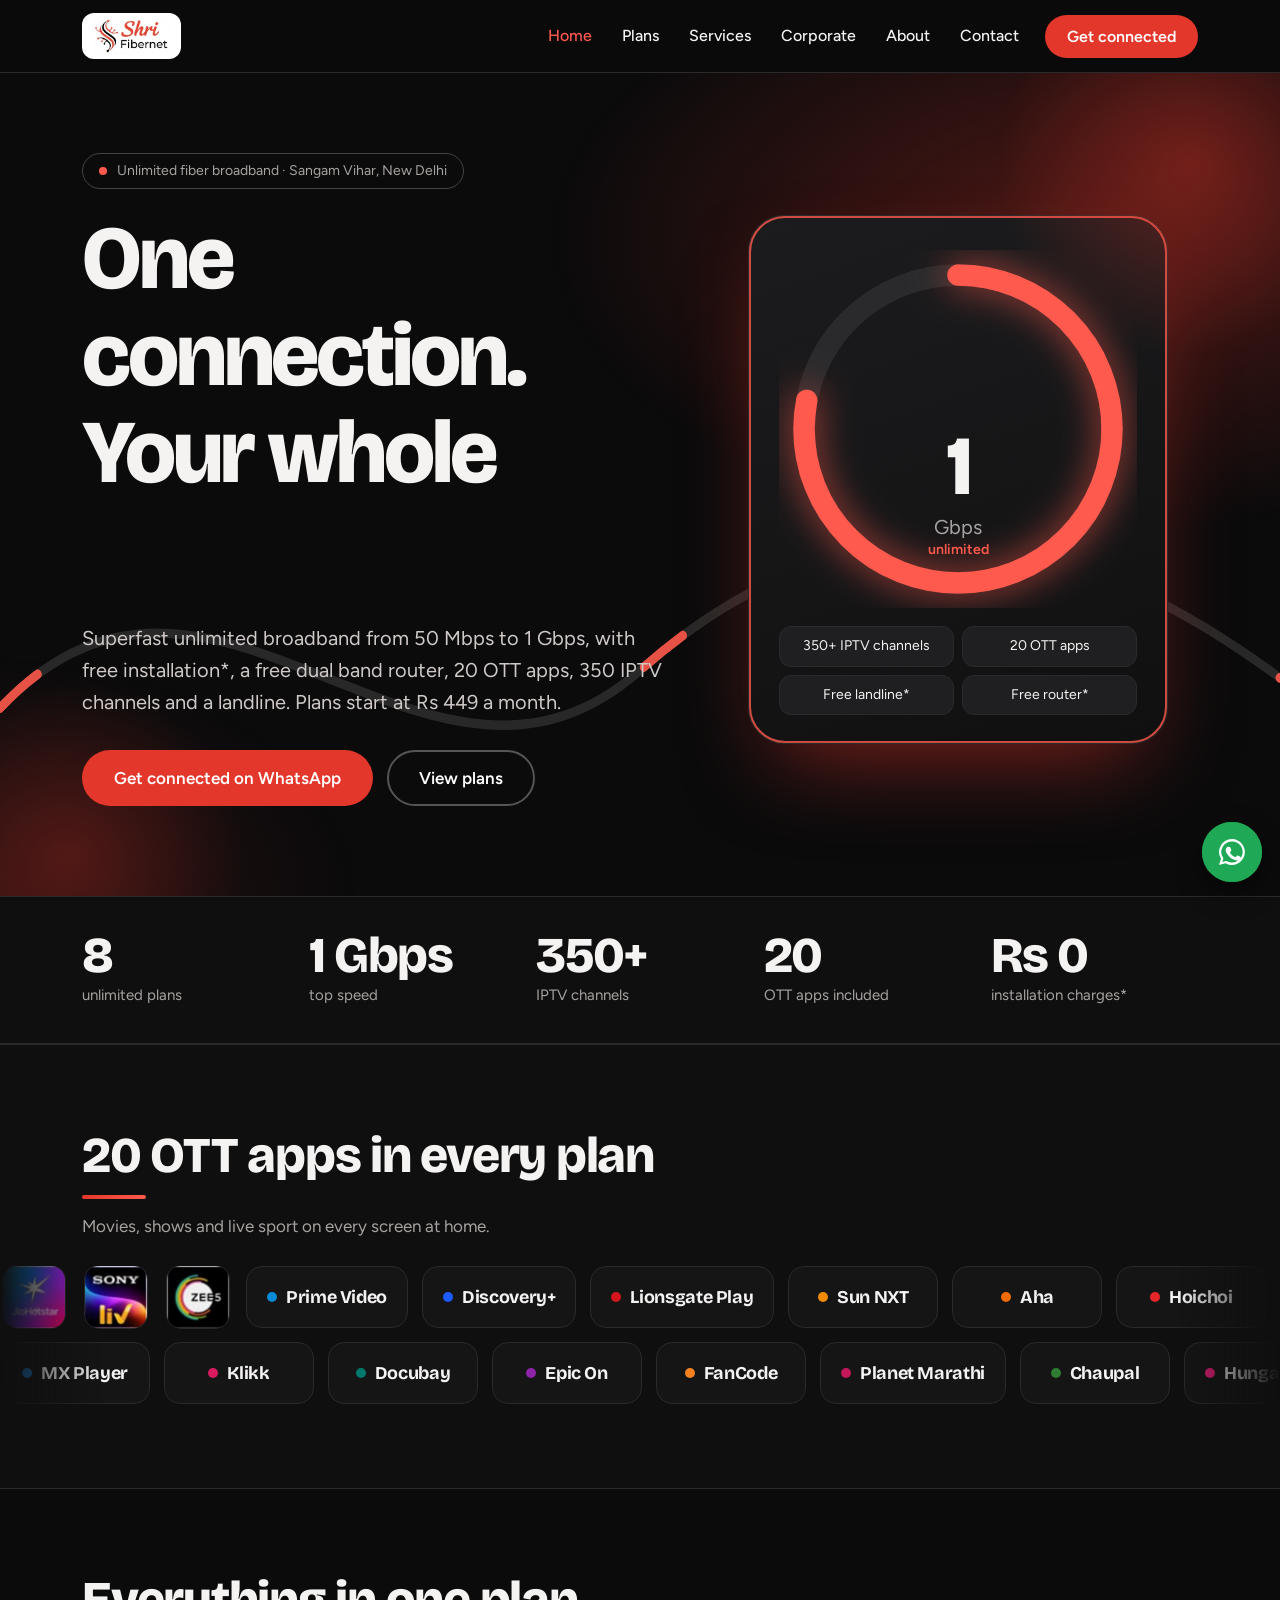
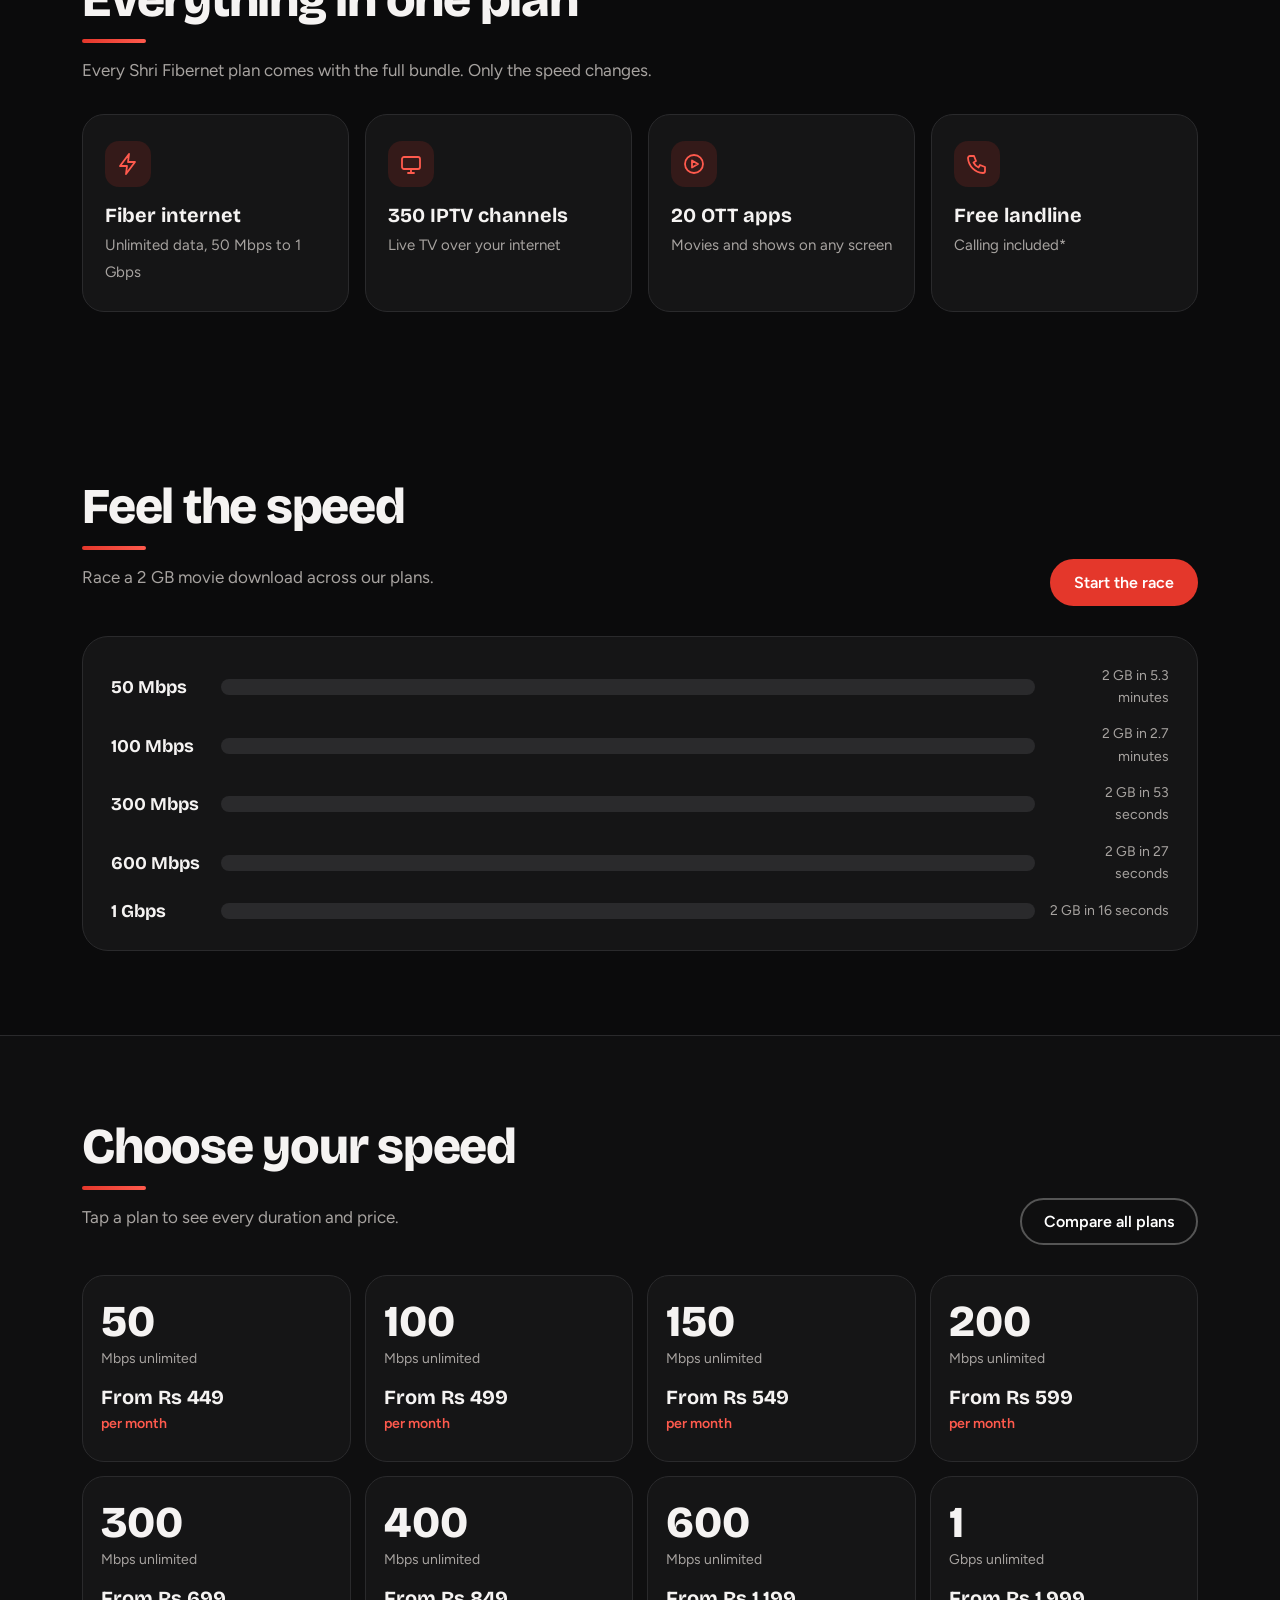
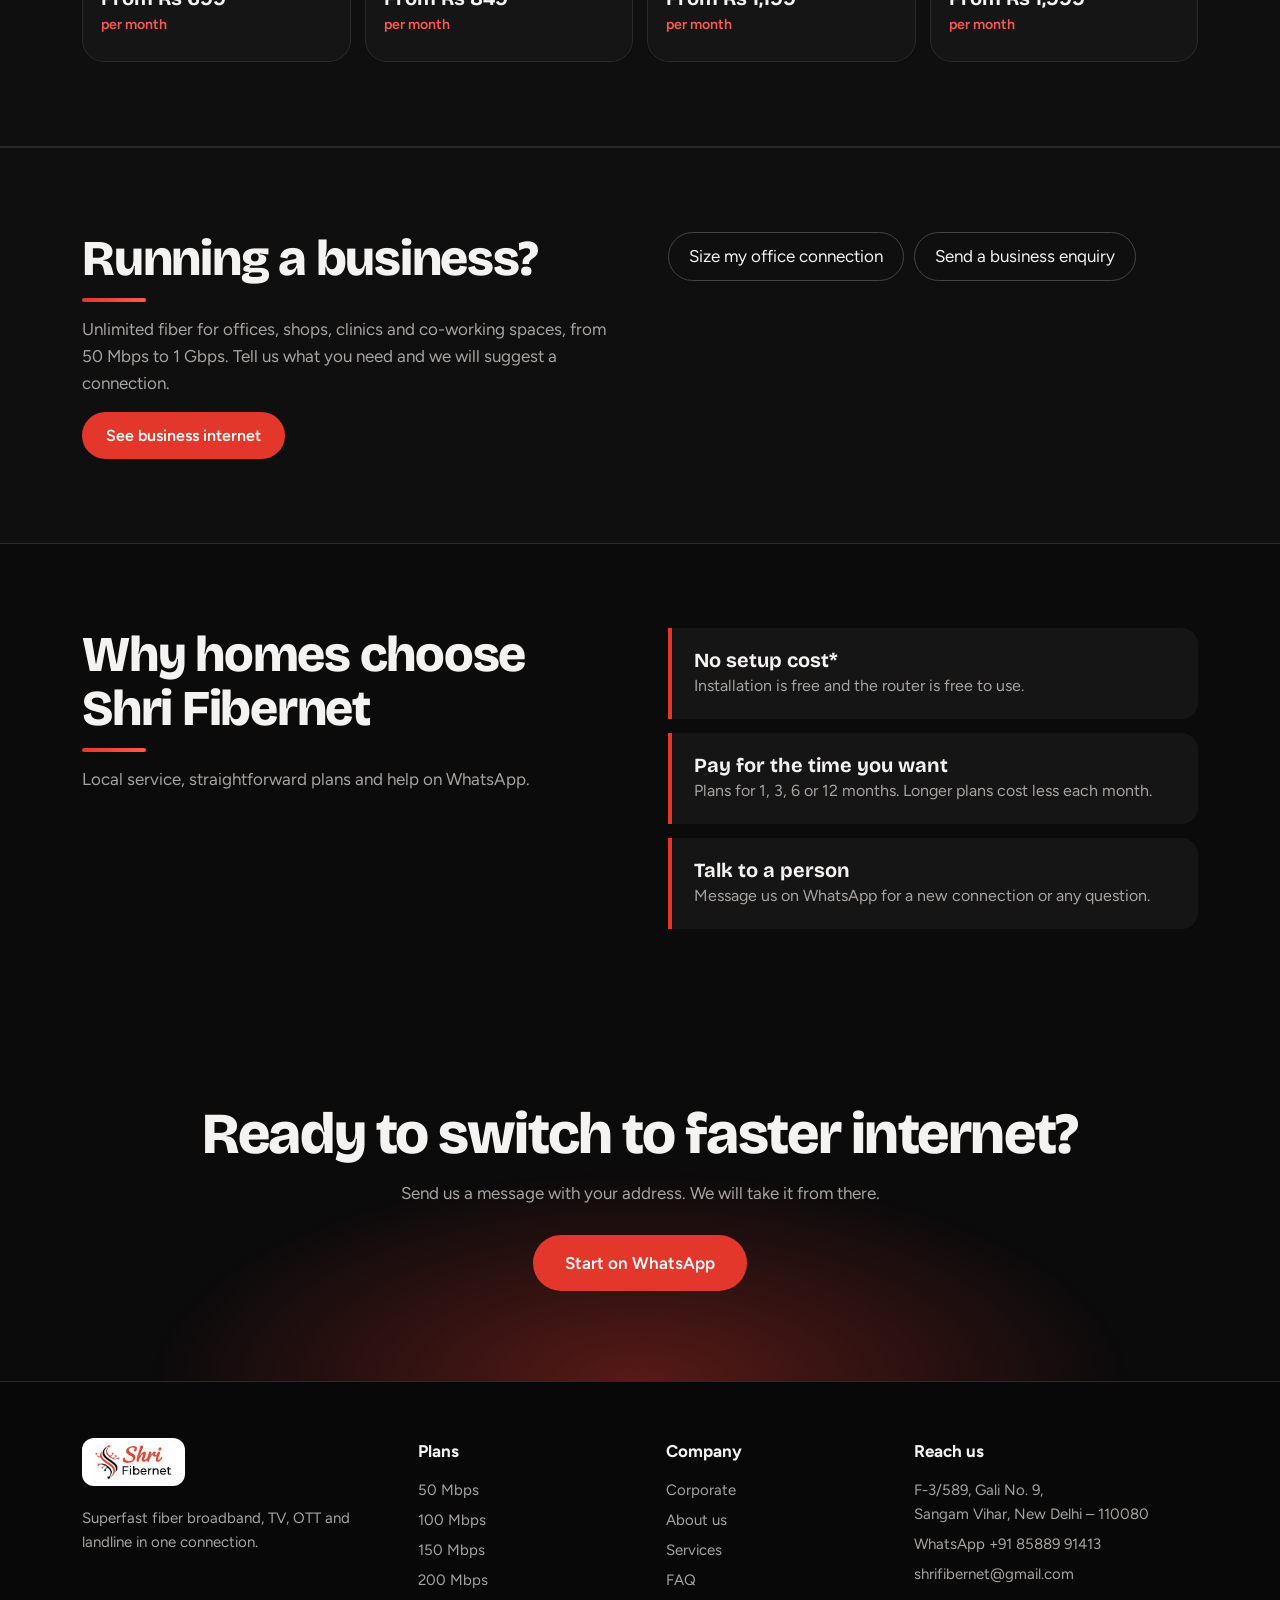
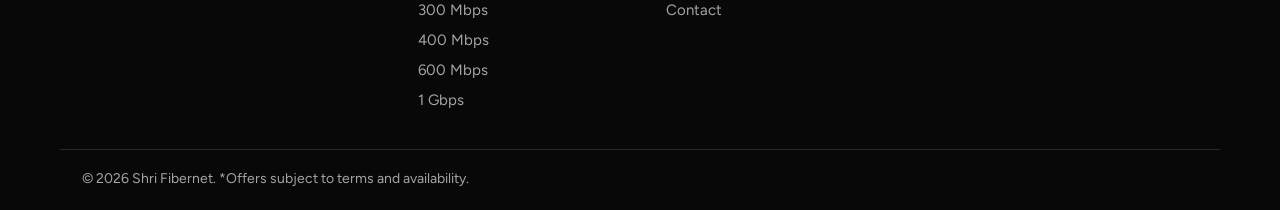
==== index.html @ 54406c4f "Add Shri Fibernet website Multi-page static site (home, plans, 8 plan pages, services, corporate, ab" ====
<!DOCTYPE html><html lang="en"><head><meta charset="utf-8"><meta name="viewport" content="width=device-width, initial-scale=1">
<title>Shri Fibernet – Superfast Unlimited Fiber Broadband in Sangam Vihar, New Delhi</title><meta name="description" content="Superfast unlimited fiber broadband from 50 Mbps to 1 Gbps in Sangam Vihar, New Delhi, with free installation, router, 20 OTT apps, 350 IPTV channels and a free landline."><link rel="icon" href="logo.webp">
<link rel="preconnect" href="https://fonts.googleapis.com"><link rel="preconnect" href="https://fonts.gstatic.com" crossorigin>
<link href="https://fonts.googleapis.com/css2?family=Bricolage+Grotesque:opsz,wght@12..96,500;12..96,700;12..96,800&family=Figtree:wght@400;500;600&display=swap" rel="stylesheet">
<link rel="stylesheet" href="style.css"><script>document.documentElement.className="js"</script></head><body><div id="prog"></div>
<header><div class="wrap nav"><a class="logo" href="index.html" aria-label="Shri Fibernet home"><img src="logo.webp" alt="Shri Fibernet"></a>
<button class="menu" id="menuBtn" aria-label="Open menu" aria-expanded="false"><span></span></button>
<nav id="menu"><a href="index.html" class=on>Home</a>
<div class="dd"><a href="plans.html">Plans</a><div class="sub"><a href="plans.html">All plans</a><a href="plans/50-mbps.html">50 Mbps</a><a href="plans/100-mbps.html">100 Mbps</a><a href="plans/150-mbps.html">150 Mbps</a><a href="plans/200-mbps.html">200 Mbps</a><a href="plans/300-mbps.html">300 Mbps</a><a href="plans/400-mbps.html">400 Mbps</a><a href="plans/600-mbps.html">600 Mbps</a><a href="plans/1000-mbps.html">1 Gbps</a></div></div>
<div class="dd"><a href="services.html">Services</a><div class="sub"><a href="services.html#internet">Fiber internet</a><a href="services.html#tv">IPTV and OTT</a><a href="services.html#landline">Landline</a><a href="services.html#learn">Internet 101</a></div></div>
<a href="corporate.html">Corporate</a><a href="about.html">About</a><div class="dd"><a href="contact.html">Contact</a><div class="sub"><a href="contact.html#faq">FAQ</a><a href="contact.html#visit">Find us</a></div></div>
<a class="btn btn-red" data-wa="Hi Shri Fibernet, I want a new broadband connection." href="#">Get connected</a></nav></div></header>
<main><section class="hero"><svg class="bgfiber" viewBox="0 0 420 120" preserveAspectRatio="none" aria-hidden="true"><path class="strand" stroke="#2c2c2c" d="M0 70 C70 10,140 110,210 60 S350 20,420 62"/><path class="strand pulse" d="M0 70 C70 10,140 110,210 60 S350 20,420 62" pathLength="408"/><path class="strand pulse" d="M0 70 C70 10,140 110,210 60 S350 20,420 62" pathLength="408"/></svg>
<div class="wrap hgrid"><div>
<p class="chip">Unlimited fiber broadband · Sangam Vihar, New Delhi</p>
<h1>One connection.<br>Your whole <span class="rotw"><span>internet.</span><span>IPTV.</span><span>streaming.</span><span>landline.</span></span></h1>
<p class="lead">Superfast unlimited broadband from 50 Mbps to 1 Gbps, with free installation*, a free dual band router, 20 OTT apps, 350 IPTV channels and a landline. Plans start at Rs 449 a month.</p>
<div class="cta-row"><a class="btn btn-red big" data-wa="Hi Shri Fibernet, I want a new broadband connection." href="#">Get connected on WhatsApp</a><a class="btn btn-ghost big" href="plans.html">View plans</a></div></div>
<div class="gauge" aria-hidden="true"><svg viewBox="0 0 200 200"><circle cx="100" cy="100" r="86" class="gt"/><circle cx="100" cy="100" r="86" class="gf" id="gf"/></svg>
<div class="gnum"><b id="gn">1</b><span id="gu">Gbps</span><small>unlimited</small></div>
<ul class="gchips"><li>350+ IPTV channels</li><li>20 OTT apps</li><li>Free landline*</li><li>Free router*</li></ul></div></div></section>

<section class="stats"><div class="wrap"><div><b data-n="8">0</b><span>unlimited plans</span></div><div><b data-n="1" data-s=" Gbps">0</b><span>top speed</span></div><div><b data-n="350" data-s="+">0</b><span>IPTV channels</span></div><div><b data-n="20">0</b><span>OTT apps included</span></div><div><b data-n="0" data-p="Rs ">0</b><span>installation charges*</span></div></div></section>

<section class="sec alt"><div class="wrap"><h2>20 OTT apps in every plan</h2><p class="sub2">Movies, shows and live sport on every screen at home.</p></div><div data-ott="marquee"></div></section>

<section class="sec"><div class="wrap"><h2>Everything in one plan</h2><p class="sub2">Every Shri Fibernet plan comes with the full bundle. Only the speed changes.</p>
<div class="bundle"><a href="services.html#internet"><i><svg viewBox="0 0 24 24"><path d="M13 2L4 14h7l-1 8 9-12h-7l1-8z"/></svg></i><b>Fiber internet</b><span>Unlimited data, 50 Mbps to 1 Gbps</span></a><a href="services.html#tv"><i><svg viewBox="0 0 24 24"><rect x="3" y="5" width="18" height="12" rx="2"/><path d="M9 21h6M12 17v4"/></svg></i><b>350 IPTV channels</b><span>Live TV over your internet</span></a><a href="services.html#tv"><i><svg viewBox="0 0 24 24"><circle cx="12" cy="12" r="9"/><path d="M10 8.500l6 3.500-6 3.500z"/></svg></i><b>20 OTT apps</b><span>Movies and shows on any screen</span></a><a href="services.html#landline"><i><svg viewBox="0 0 24 24"><path d="M5 4h4l2 5-2.500 1.500a11 11 0 005 5L15 13l5 2v4a2 2 0 01-2 2A16 16 0 013 6a2 2 0 012-2z"/></svg></i><b>Free landline</b><span>Calling included*</span></a></div></div></section>

<section class="sec"><div class="wrap"><div class="sec-head"><div><h2>Feel the speed</h2><p class="sub2">Race a 2 GB movie download across our plans.</p></div><button class="btn btn-red" id="raceBtn" type="button">Start the race</button></div><div class="race" id="race"><div class="rrow" data-m="50"><b>50 Mbps</b><div class="rbar"><i></i></div><span></span></div><div class="rrow" data-m="100"><b>100 Mbps</b><div class="rbar"><i></i></div><span></span></div><div class="rrow" data-m="300"><b>300 Mbps</b><div class="rbar"><i></i></div><span></span></div><div class="rrow" data-m="600"><b>600 Mbps</b><div class="rbar"><i></i></div><span></span></div><div class="rrow" data-m="1000"><b>1 Gbps</b><div class="rbar"><i></i></div><span></span></div></div></div></section>

<section class="sec alt"><div class="wrap"><div class="sec-head"><div><h2>Choose your speed</h2><p class="sub2">Tap a plan to see every duration and price.</p></div><a class="btn btn-ghost" href="plans.html">Compare all plans</a></div><div class="rail" id="rail"></div></div></section>

<section class="sec alt"><div class="wrap two"><div><h2>Running a business?</h2><p class="sub2">Unlimited fiber for offices, shops, clinics and co-working spaces, from 50 Mbps to 1 Gbps. Tell us what you need and we will suggest a connection.</p><a class="btn btn-red" href="corporate.html">See business internet</a></div>
<div class="chips" style="margin-top:0"><a href="corporate.html#size">Size my office connection</a><a href="corporate.html#enquiry">Send a business enquiry</a></div></div></section>

<section class="sec"><div class="wrap two"><div><h2>Why homes choose Shri Fibernet</h2><p class="sub2">Local service, straightforward plans and help on WhatsApp.</p></div>
<div class="vals"><div><b>No setup cost*</b><span>Installation is free and the router is free to use.</span></div><div><b>Pay for the time you want</b><span>Plans for 1, 3, 6 or 12 months. Longer plans cost less each month.</span></div><div><b>Talk to a person</b><span>Message us on WhatsApp for a new connection or any question.</span></div></div></div></section>

<section class="cta"><div class="wrap"><h2>Ready to switch to faster internet?</h2><p>Send us a message with your address. We will take it from there.</p><a class="btn btn-red big" data-wa="Hi Shri Fibernet, I want a new broadband connection." href="#">Start on WhatsApp</a></div></section></main>
<footer><div class="wrap fgrid"><div><img class="flogo" src="logo.webp" alt="Shri Fibernet"><p>Superfast fiber broadband, TV, OTT and landline in one connection.</p></div>
<div><b>Plans</b><a href="plans/50-mbps.html">50 Mbps</a><a href="plans/100-mbps.html">100 Mbps</a><a href="plans/150-mbps.html">150 Mbps</a><a href="plans/200-mbps.html">200 Mbps</a><a href="plans/300-mbps.html">300 Mbps</a><a href="plans/400-mbps.html">400 Mbps</a><a href="plans/600-mbps.html">600 Mbps</a><a href="plans/1000-mbps.html">1 Gbps</a></div><div><b>Company</b><a href="corporate.html">Corporate</a><a href="about.html">About us</a><a href="services.html">Services</a><a href="contact.html#faq">FAQ</a><a href="contact.html">Contact</a></div>
<div><b>Reach us</b><span>F-3/589, Gali No. 9,<br>Sangam Vihar, New Delhi – 110080</span><a href="https://wa.me/918588991413" target="_blank" rel="noopener">WhatsApp +91 85889 91413</a><a href="mailto:shrifibernet@gmail.com">shrifibernet@gmail.com</a></div></div>
<div class="wrap copy">© <span id="yr"></span> Shri Fibernet. *Offers subject to terms and availability.</div></footer>
<a class="float-wa" data-wa="Hi Shri Fibernet, I want a new broadband connection." href="#" aria-label="Chat on WhatsApp"><svg viewBox="0 0 32 32"><path d="M16 3a13 13 0 00-11 19.8L3 29l6.400-1.700A13 13 0 1016 3zm0 2.400a10.600 10.600 0 11-5.400 19.700l-.4-.2-3.800 1 1-3.700-.3-.4A10.600 10.600 0 0116 5.400zm-4 5.300c-.3 0-.7.100-1 .5-.4.400-1.300 1.200-1.300 3s1.300 3.500 1.500 3.700c.2.300 2.600 4.100 6.400 5.600 3.100 1.200 3.700.9 4.400.9.700-.1 2.100-.9 2.400-1.700.3-.8.300-1.500.2-1.700-.1-.1-.3-.2-.7-.4l-2.300-1.100c-.3-.1-.5-.2-.8.200l-1 1.200c-.2.200-.4.300-.8.100-.4-.2-1.500-.6-2.900-1.800-1.100-1-1.800-2.200-2-2.500-.2-.4 0-.6.200-.8l.6-.7c.2-.2.200-.4.400-.6.100-.3.100-.5 0-.7l-1-2.400c-.3-.6-.5-.5-.7-.5z"/></svg></a>
<div class="mbar"><a class="btn btn-red" data-wa="Hi Shri Fibernet, I want a new broadband connection." href="#">WhatsApp us</a><a class="btn btn-ghost" href="plans.html">View plans</a></div>
<script src="app.js"></script></body></html>
---- style.css ----
:root{--red:#E4372B;--red2:#d42a1e;--bg:#ffffff;--card:#ffffff;--line:#e6e0dc;--tx:#161616;--mute:#5f5b58;--soft:#f8f4f2;--head:'Bricolage Grotesque','Segoe UI',sans-serif;--body:'Figtree','Segoe UI',sans-serif}
*{box-sizing:border-box;margin:0}html{scroll-behavior:smooth}
body{font:17px/1.6 var(--body);background:var(--bg);color:var(--tx)}
a{color:inherit}img{max-width:100%}
:focus-visible{outline:3px solid #161616;outline-offset:3px}
.wrap{max-width:1160px;margin:0 auto;padding:0 22px}
h1,h2,h3{font-family:var(--head);line-height:1.08;letter-spacing:-.025em}
h2{font-size:clamp(30px,4.2vw,50px);font-weight:800;margin-bottom:14px}
.sub2{color:var(--mute);max-width:58ch;margin-bottom:14px}
.btn{display:inline-flex;align-items:center;justify-content:center;gap:8px;padding:12px 22px;border-radius:999px;font:600 16px var(--body);text-decoration:none;border:2px solid transparent;cursor:pointer;transition:.2s}
.btn.big{padding:16px 30px;font-size:17px}
.btn-red{background:var(--red);color:#fff}.btn-red:hover{background:var(--red2);box-shadow:0 10px 26px rgba(228,55,43,.35)}
.btn-ghost{border-color:#bbb;color:var(--tx);background:none}.btn-ghost:hover{border-color:var(--tx)}
/* header */
header{position:sticky;top:0;z-index:40;background:rgba(255,255,255,.92);backdrop-filter:blur(12px);border-bottom:1px solid var(--line)}
.nav{position:relative;display:flex;align-items:center;justify-content:space-between;height:72px}
.logo{display:block}.logo img{height:38px;display:block}
nav{display:flex;align-items:center;gap:6px}
nav>a,.dd>a{text-decoration:none;font-weight:500;padding:10px 14px;border-radius:10px;display:block;font-size:16px}
nav>a:hover,.dd>a:hover,.on{color:var(--red2)}
nav .btn{margin-left:8px;padding:10px 20px}
.dd{position:relative}
.sub{display:none;position:absolute;top:100%;left:0;min-width:200px;background:var(--card);border:1px solid var(--line);border-radius:14px;padding:8px;box-shadow:0 20px 40px rgba(0,0,0,.14)}
.dd:hover .sub,.dd:focus-within .sub{display:block}
.sub a{display:block;padding:9px 14px;border-radius:8px;text-decoration:none;font-size:15px}.sub a:hover{background:var(--soft);color:var(--red2)}
.menu{display:none;background:none;border:0;width:44px;height:44px;cursor:pointer}
.menu span,.menu span::before,.menu span::after{display:block;width:24px;height:2px;background:#161616;position:relative;margin:auto}
.menu span::before,.menu span::after{content:"";position:absolute;left:0}.menu span::before{top:-7px}.menu span::after{top:7px}
@media(max-width:960px){.menu{display:block}
nav{display:none;position:absolute;top:72px;left:0;right:0;background:var(--bg);border-bottom:1px solid var(--line);flex-direction:column;align-items:stretch;padding:8px 22px 20px;max-height:80vh;overflow:auto;gap:0}
nav.open{display:flex}.sub{display:block;position:static;border:0;box-shadow:none;background:none;padding:0 0 6px 14px}
nav .btn{margin:12px 0 0}}
/* hero */
.hero{position:relative;overflow:hidden;padding:80px 0 90px;background:radial-gradient(900px 500px at 85% 20%,rgba(228,55,43,.16),transparent 60%),radial-gradient(600px 400px at 0% 100%,rgba(228,55,43,.07),transparent 60%)}
.bgfiber{position:absolute;inset:auto 0 0 0;width:100%;height:55%;opacity:.9}
.strand{fill:none;stroke-width:2.5;stroke-linecap:round}
.pulse{stroke:var(--red);stroke-dasharray:14 190;animation:flow 2.6s linear infinite}.pulse:nth-of-type(3){animation-delay:-1.3s}
@keyframes flow{to{stroke-dashoffset:-408}}
.hgrid{position:relative;display:grid;grid-template-columns:1.1fr .9fr;gap:50px;align-items:center}
.chip{display:inline-block;border:1px solid #d6cfca;background:#fff;border-radius:999px;padding:6px 16px;font-size:14px;color:var(--mute);margin-bottom:22px}
.hero h1{font-size:clamp(44px,7vw,92px);font-weight:800;letter-spacing:-.035em}
.rot{color:var(--red2);display:inline-block;transition:opacity .3s,transform .3s}
.rot.out{opacity:0;transform:translateY(12px)}
.lead{font-size:20px;color:#46423f;margin:24px 0 32px;max-width:48ch}
.cta-row{display:flex;gap:14px;flex-wrap:wrap}
.gauge{position:relative;max-width:420px;margin:auto;width:100%;background:#fff;border:1px solid var(--line);border-radius:36px;padding:34px 30px 28px;box-shadow:0 40px 90px -30px rgba(228,55,43,.45);animation:float 5s ease-in-out infinite}
.gauge svg{width:100%;display:block;transform:rotate(-90deg)}
.gt,.gf{fill:none;stroke-width:12;stroke-linecap:round}.gt{stroke:#efe9e6}
.gf{stroke:var(--red2);stroke-dasharray:540;stroke-dashoffset:0;transition:stroke-dashoffset 1s cubic-bezier(.2,.8,.2,1);filter:drop-shadow(0 0 8px rgba(228,55,43,.45))}
.gnum{position:absolute;top:38%;left:0;right:0;text-align:center;line-height:1}
.gnum b{display:block;font:800 clamp(56px,8vw,84px) var(--head);letter-spacing:-.04em}
.gnum span{font-size:20px;color:var(--mute)}.gnum small{display:block;margin-top:6px;color:var(--red2);font-weight:600}
.gchips{list-style:none;padding:0;display:grid;grid-template-columns:1fr 1fr;gap:8px;margin-top:18px}
.gchips li{background:var(--soft);border:1px solid var(--line);border-radius:12px;padding:8px 12px;font-size:14px;text-align:center}
@media(max-width:900px){.hgrid{grid-template-columns:1fr}.hero{padding:50px 0 70px}}

/* stats */
.stats{border-block:1px solid var(--line);padding:34px 0;background:var(--soft)}
.stats .wrap{display:grid;grid-template-columns:repeat(5,1fr);gap:20px}
.stats b{display:block;font:800 clamp(32px,4.4vw,50px)/1 var(--head);letter-spacing:-.03em}.stats span{color:var(--mute);font-size:15px}
@media(max-width:720px){.stats .wrap{grid-template-columns:1fr 1fr}}
/* sections */
.sec{padding:84px 0}.sec.alt{background:var(--soft);border-block:1px solid var(--line)}
.sec-head{display:flex;justify-content:space-between;align-items:end;gap:20px;flex-wrap:wrap;margin-bottom:30px}
.two{display:grid;grid-template-columns:1fr 1fr;gap:56px;align-items:start}
@media(max-width:820px){.two{grid-template-columns:1fr}.sec{padding:60px 0}}
.bundle{display:grid;grid-template-columns:repeat(4,1fr);gap:16px;margin-top:30px}
.bundle a{background:var(--card);border:1px solid var(--line);border-radius:22px;padding:26px 22px;text-decoration:none;display:block;transition:.25s}
.bundle a:hover{border-color:var(--red);transform:translateY(-4px);box-shadow:0 20px 40px -24px rgba(228,55,43,.5)}
.bundle i{font-style:normal;display:grid;place-items:center;width:46px;height:46px;border-radius:14px;background:#fdeae8;color:var(--red);font-size:22px;margin-bottom:16px}
.bundle b{display:block;font:700 20px var(--head);margin-bottom:4px}.bundle span{color:var(--mute);font-size:15px}
@media(max-width:900px){.bundle{grid-template-columns:1fr 1fr}}@media(max-width:480px){.bundle{grid-template-columns:1fr}}
.vals{display:grid;gap:14px}.vals div{padding:20px 22px;border-left:4px solid var(--red);background:var(--card);border-radius:0 16px 16px 0}
.vals b{display:block;font:700 20px var(--head)}.vals span{color:var(--mute);font-size:16px}
.cta{padding:90px 0;text-align:center;background:radial-gradient(700px 300px at 50% 100%,rgba(228,55,43,.18),transparent 70%)}
.cta h2{font-size:clamp(32px,5vw,58px)}.cta p{color:var(--mute);margin:0 0 28px}
.phead{padding:64px 0 44px;background:radial-gradient(700px 300px at 90% 0%,rgba(228,55,43,.14),transparent 70%)}
.phead h1{font-size:clamp(38px,6vw,68px);font-weight:800}.phead p{color:var(--mute);margin:14px 0 0;max-width:56ch;font-size:19px}
.phead .seg,.phead .crumb{margin-top:26px}.crumb a{color:var(--red2)}
.note{margin-top:20px;font-size:14px;color:var(--mute)}
.art{background:var(--card);border:1px solid var(--line);border-radius:26px;padding:30px;align-self:center}.art svg{width:100%}
.ticks{list-style:none;padding:0;margin-top:18px}.ticks li{position:relative;padding:6px 0 6px 30px}
.ticks li::before{content:"";position:absolute;left:4px;top:15px;width:12px;height:7px;border-left:3px solid var(--red2);border-bottom:3px solid var(--red2);transform:rotate(-45deg)}
.chips{display:flex;gap:10px;flex-wrap:wrap;margin-top:16px}.chips a{padding:10px 20px;border:1px solid #cfc8c3;border-radius:999px;text-decoration:none}.chips a:hover{border-color:var(--red);color:var(--red2)}
/* plans */
.seg{display:inline-flex;background:var(--card);border:1px solid var(--line);border-radius:999px;padding:5px;flex-wrap:wrap}
.seg button{font:600 15px var(--body);border:0;background:none;color:var(--tx);padding:10px 20px;border-radius:999px;cursor:pointer}.seg button[aria-pressed="true"]{background:var(--red);color:#fff}
.grid{display:grid;grid-template-columns:repeat(4,1fr);gap:16px;padding-top:12px}
.card{background:var(--card);border:1px solid var(--line);border-radius:22px;padding:26px 20px;display:flex;flex-direction:column;position:relative;transition:.25s}
.card:hover{border-color:#bbb}.card.rec{border-color:var(--red);box-shadow:0 0 0 1px var(--red),0 24px 50px -24px rgba(228,55,43,.7)}
.tag{position:absolute;top:-13px;left:18px;background:var(--red);color:#fff;font-size:13px;font-weight:600;padding:3px 12px;border-radius:999px}
.mbps{font:800 48px/1 var(--head);letter-spacing:-.03em}.mbps small{font:600 15px var(--body);color:var(--mute);margin-left:4px}
.unl{color:var(--mute);font-size:15px;margin:4px 0 20px}.price{font:800 34px/1 var(--head)}.price sup{font-size:.5em;vertical-align:.6em;margin-right:2px}
.per{font-size:14px;color:var(--mute);margin:8px 0 4px;min-height:42px}.per mark{background:#e3f6ea;color:#12683a;padding:1px 8px;border-radius:99px;font-weight:600;font-size:13px}
.card ul{list-style:none;padding:16px 0 18px;margin:12px 0 0;border-top:1px solid var(--line);font-size:14.5px}
.card li{padding:4px 0 4px 22px;position:relative}.card li::before{content:"";position:absolute;left:0;top:11px;width:10px;height:6px;border-left:2px solid var(--red2);border-bottom:2px solid var(--red2);transform:rotate(-45deg)}
.card .btn{border-radius:12px;background:#161616;color:#fff;padding:12px}.card .btn:hover{background:var(--red);color:#fff}
.more{text-align:center;font-size:14px;margin-top:10px;color:var(--mute);text-decoration:none}.more:hover{color:var(--red2)}
@media(max-width:1060px){.grid{grid-template-columns:repeat(2,1fr)}}@media(max-width:560px){.grid{grid-template-columns:1fr}}
.rail{display:grid;grid-template-columns:repeat(4,1fr);gap:14px}
.rail a{background:var(--card);border:1px solid var(--line);border-radius:22px;padding:24px 18px;text-decoration:none;transition:.25s;display:block}
.rail a:hover{border-color:var(--red);transform:translateY(-4px)}.rail b{font:800 44px/1 var(--head);display:block}.rail span{color:var(--mute);font-size:14px}.rail em{display:block;margin-top:14px;font:700 20px var(--head);font-style:normal}.rail small{color:var(--red2);font-weight:600}
@media(max-width:900px){.rail{grid-template-columns:repeat(2,1fr)}}
.tw{overflow-x:auto;margin-top:20px}.tbl{width:100%;border-collapse:collapse;min-width:560px}
.tbl th,.tbl td{text-align:left;padding:14px 16px;border-bottom:1px solid var(--line)}.tbl th{color:var(--mute);font-weight:500;font-size:15px}.tbl td:first-child{font-weight:700}.tbl tr:hover td{background:var(--soft)}
.pricebox{background:var(--card);border:1px solid var(--line);border-radius:26px;padding:12px 24px 24px}
.prow{display:flex;justify-content:space-between;align-items:center;gap:14px;padding:16px 0;border-bottom:1px solid var(--line)}
.prow b{font:800 28px var(--head)}.prow span{color:var(--mute);font-size:14px;display:block}.prow .btn{padding:9px 18px;font-size:15px}
/* finder */
.fbox{display:grid;grid-template-columns:1.1fr .9fr;gap:30px;background:var(--card);border:1px solid var(--line);border-radius:28px;padding:34px;margin-top:26px}
.field{margin-bottom:24px}.field label{display:flex;justify-content:space-between;font-weight:600;margin-bottom:8px}.field output{color:var(--red2);font:800 20px var(--head)}
input[type=range]{width:100%;accent-color:var(--red);height:28px}
.use{display:grid;grid-template-columns:1fr 1fr;gap:10px}.use button{font:500 15px var(--body);text-align:left;padding:12px 14px;border:1.5px solid var(--line);background:#fff;color:var(--tx);border-radius:12px;cursor:pointer;line-height:1.3}
.use small{display:block;color:var(--mute);font-size:13px;margin-top:2px}.use button[aria-pressed="true"]{border-color:var(--red);background:#fff1ef}
.result{background:#fff1ef;border:1px solid #f5cdc8;border-radius:22px;padding:28px;display:flex;flex-direction:column;justify-content:center}
.result small{color:var(--mute)}.rbig{margin:6px 0}.rbig b{font:800 clamp(56px,8vw,84px)/1 var(--head);letter-spacing:-.04em}.rbig span{font-size:22px;color:var(--mute);margin-left:6px}
.meterbar{height:10px;background:#ead9d5;border-radius:99px;overflow:hidden;margin:14px 0 18px}.meterbar i{display:block;height:100%;background:var(--red2);border-radius:99px;transition:width .5s}
.result p{color:#46423f;font-size:16px;margin-bottom:20px}
@media(max-width:860px){.fbox{grid-template-columns:1fr;padding:22px}}
/* learn */
.tabs{display:flex;gap:8px;flex-wrap:wrap;margin:22px 0 26px}.tabs button{font:600 15px var(--body);padding:10px 18px;border-radius:999px;border:1.5px solid var(--line);background:none;color:var(--tx);cursor:pointer}
.tabs button[aria-selected="true"]{background:#161616;color:#fff;border-color:#161616}
.pane{display:none;grid-template-columns:1fr 1fr;gap:40px;align-items:center}.pane.on{display:grid}
.pane h3{font-size:28px;margin-bottom:12px}.pane p{color:var(--mute);max-width:54ch}
.viz{background:var(--card);border:1px solid var(--line);border-radius:22px;padding:26px}.viz svg{width:100%}
.dl{margin-bottom:14px}.dl div{display:flex;justify-content:space-between;font-size:15px;margin-bottom:5px}
.dl i{display:block;height:12px;border-radius:99px;background:var(--red2);width:0;transition:width 1.1s cubic-bezier(.2,.8,.2,1)}.dl s{display:block;height:12px;border-radius:99px;background:#eee7e3}
.viz p{font-size:14px;margin-top:12px}
@media(max-width:820px){.pane.on{grid-template-columns:1fr}}
/* contact */
.narrow{max-width:820px}details{background:var(--card);border:1px solid var(--line);border-radius:16px;margin-top:12px;padding:0 22px}
summary{cursor:pointer;font:700 19px var(--head);padding:18px 30px 18px 0;list-style:none;position:relative}summary::-webkit-details-marker{display:none}
summary::after{content:"+";position:absolute;right:0;top:50%;transform:translateY(-50%);font-size:26px;color:var(--red2);transition:.2s}details[open] summary::after{transform:translateY(-50%) rotate(45deg)}
details p{color:var(--mute);padding-bottom:18px}
.info{display:grid;gap:22px}.info dt{font-size:14px;color:var(--mute)}.info a{border-bottom:1px solid #999;text-decoration:none}.info a:hover{border-color:var(--red)}
/* footer */
footer{border-top:1px solid var(--line);padding:56px 0 20px;background:var(--soft)}
.fgrid{display:grid;grid-template-columns:1.4fr 1fr 1fr 1.3fr;gap:30px}
.fgrid b{display:block;margin-bottom:10px}.fgrid a,.fgrid span{display:block;color:var(--mute);text-decoration:none;font-size:15px;padding:3px 0}.fgrid a:hover{color:var(--red2)}
.fgrid p{color:var(--mute);font-size:15px;margin-top:12px;max-width:30ch}.flogo{height:40px}
.copy{margin-top:34px;padding-top:18px;border-top:1px solid var(--line);color:var(--mute);font-size:14px}
@media(max-width:820px){.fgrid{grid-template-columns:1fr 1fr}}
.float-wa{position:fixed;right:18px;bottom:18px;z-index:50;width:60px;height:60px;border-radius:50%;background:#1fa855;display:grid;place-items:center;box-shadow:0 10px 24px rgba(0,0,0,.3)}.float-wa svg{width:32px;height:32px;fill:#fff}

/* motion */
@keyframes float{50%{transform:translateY(-12px)}}
@keyframes marq{to{transform:translateX(-50%)}}
@keyframes rise{from{opacity:0;transform:translateY(24px)}to{opacity:1;transform:none}}
.hgrid>div:first-child{animation:rise .8s .05s both}
.btn-red.big{animation:glow 2.4s ease-in-out infinite}
@keyframes glow{50%{box-shadow:0 0 0 10px rgba(228,55,43,.14)}}
.float-wa{animation:glow 2.4s ease-in-out infinite}
/* OTT */
.marq{overflow:hidden;margin-top:26px;mask-image:linear-gradient(90deg,transparent,#000 8%,#000 92%,transparent);-webkit-mask-image:linear-gradient(90deg,transparent,#000 8%,#000 92%,transparent)}
.mtrack{display:flex;gap:14px;width:max-content;animation:marq 38s linear infinite}.marq:hover .mtrack{animation-play-state:paused}
.otile{flex:none;display:inline-flex;align-items:center;justify-content:center;gap:9px;min-width:150px;height:62px;padding:0 20px;background:#fff;border:1px solid var(--line);border-radius:16px;font:800 18px var(--head);letter-spacing:-.02em;white-space:nowrap;transition:.2s}
.otile img{height:30px;display:block}.otile i{width:10px;height:10px;border-radius:50%;background:var(--c)}
.otile:hover{border-color:var(--c);transform:translateY(-3px);box-shadow:0 14px 26px -16px var(--c)}
.ogrid{display:grid;grid-template-columns:repeat(5,1fr);gap:12px;margin-top:22px}.ogrid .otile{min-width:0}
@media(max-width:900px){.ogrid{grid-template-columns:repeat(3,1fr)}}@media(max-width:520px){.ogrid{grid-template-columns:repeat(2,1fr)}}

/* ===== Dark theme ===== */
:root{--red2:#ff5a4d;--bg:#0b0b0c;--card:#151516;--line:#2a2a2c;--tx:#f5f3f2;--mute:#a7a3a0;--soft:#0f0f10}
:focus-visible{outline-color:#fff}
header{background:rgba(11,11,12,.9)}header.sc{box-shadow:0 10px 30px rgba(0,0,0,.7)}
.logo,.flogo{background:#fff;border-radius:12px;padding:4px 10px}.flogo{height:48px}
.sub{box-shadow:0 20px 40px rgba(0,0,0,.6)}.sub a:hover{background:#222}
.menu span,.menu span::before,.menu span::after{background:#fff}
.btn-ghost{border-color:#555;color:#fff}.btn-ghost:hover{border-color:#fff}
.btn-red:hover{box-shadow:0 0 30px rgba(228,55,43,.5)}
.hero{background:radial-gradient(900px 500px at 85% 20%,rgba(228,55,43,.3),transparent 60%),radial-gradient(600px 400px at 0% 100%,rgba(228,55,43,.14),transparent 60%)}
.chip{background:transparent;border-color:#444}.lead{color:#cfcac7}
.gauge{background:linear-gradient(160deg,#1c1c1e,#101011);box-shadow:0 40px 90px -30px rgba(228,55,43,.55)}
.gt{stroke:#2a2a2c}.gf{filter:drop-shadow(0 0 10px rgba(255,90,77,.7))}.pulse{stroke:var(--red2)}
.gchips li{background:#1f1f21}
.bundle i{background:rgba(228,55,43,.15);color:var(--red2)}.bundle a:hover{box-shadow:0 20px 40px -24px rgba(228,55,43,.7)}
.cta{background:radial-gradient(700px 300px at 50% 100%,rgba(228,55,43,.35),transparent 70%)}
.phead{background:radial-gradient(700px 300px at 90% 0%,rgba(228,55,43,.25),transparent 70%)}
.chips a{border-color:#444}.seg button{color:#fff}
.card:hover{border-color:#555}.per mark{background:#12351f;color:#5fe39a}
.card .btn{background:#fff;color:#000}
.tbl tr:hover td{background:#151516}
.use button{background:#0f0f10;color:#fff}.use button[aria-pressed="true"]{background:#2a1210}
.result{background:linear-gradient(160deg,#241210,#0f0f10);border-color:#3a1d1a}.result p{color:#ddd}.meterbar{background:#333}
.tabs button{color:#fff}.tabs button[aria-selected="true"]{background:#fff;color:#000;border-color:#fff}
.dl s{background:#2a2a2c}.info a{border-color:#666}
footer{background:#080808}
.otile{background:var(--card)}
.float-wa{box-shadow:0 10px 24px rgba(0,0,0,.5)}
/* ===== Dynamics ===== */
.rotw{display:inline-grid;color:var(--red2);vertical-align:bottom}
.rotw>span{grid-area:1/1;opacity:0;animation:rw 8s infinite}
.rotw>span:nth-child(2){animation-delay:2s}.rotw>span:nth-child(3){animation-delay:4s}.rotw>span:nth-child(4){animation-delay:6s}
@keyframes rw{0%{opacity:0;transform:translateY(16px)}5%,22%{opacity:1;transform:none}27%,100%{opacity:0;transform:translateY(-16px)}}
.gchips li{animation:bob 3.2s ease-in-out infinite}.gchips li:nth-child(2){animation-delay:.4s}.gchips li:nth-child(3){animation-delay:.8s}.gchips li:nth-child(4){animation-delay:1.2s}
@keyframes bob{50%{transform:translateY(-5px)}}
.hero::after{content:"";position:absolute;width:420px;height:420px;right:-120px;top:-120px;border-radius:50%;background:radial-gradient(circle,rgba(228,55,43,.35),transparent 65%);animation:breathe 6s ease-in-out infinite;pointer-events:none}
@keyframes breathe{50%{transform:scale(1.25);opacity:.6}}
.js .rv{opacity:0;transform:translateY(28px);transition:opacity .7s,transform .7s cubic-bezier(.2,.8,.2,1)}.js .rv.in{opacity:1;transform:none}
#prog{position:fixed;top:0;left:0;height:3px;width:0;background:var(--red2);z-index:60;box-shadow:0 0 12px var(--red2)}
.race{background:var(--card);border:1px solid var(--line);border-radius:26px;padding:28px}
.rrow{display:grid;grid-template-columns:96px 1fr 120px;gap:14px;align-items:center;margin-bottom:14px}.rrow:last-child{margin:0}
.rrow b{font:700 18px var(--head)}.rbar{height:16px;background:#2a2a2c;border-radius:99px;overflow:hidden}
.rbar i{display:block;height:100%;width:0;background:linear-gradient(90deg,#8a1d15,var(--red2));border-radius:99px}
.rrow span{color:var(--mute);font-size:14px;text-align:right}.rrow.done span{color:#5fe39a;font-weight:600}
.mbar{display:none}
@media(max-width:720px){
.mbar{display:flex;gap:10px;position:fixed;left:0;right:0;bottom:0;z-index:45;padding:10px 14px calc(10px + env(safe-area-inset-bottom));background:rgba(11,11,12,.96);border-top:1px solid var(--line);transform:translateY(110%);transition:transform .35s}
.mbar.show{transform:none}.mbar .btn{flex:1;padding:12px}.float-wa{display:none}footer{padding-bottom:96px}
.rrow{grid-template-columns:72px 1fr 84px;gap:10px}.hero::after{display:none}}

/* bundle icons (SVG) */
.bundle i svg{width:24px;height:24px;fill:none;stroke:currentColor;stroke-width:1.8;stroke-linecap:round;stroke-linejoin:round}
.bundle i{font-size:0}
/* OTT logos */
.otile.im{min-width:0;width:68px;padding:0;background:transparent;border:0}
.otile.im img{height:62px;width:62px;border-radius:14px;box-shadow:0 0 0 1px var(--line)}
.otile.im:hover{transform:translateY(-3px);box-shadow:none}
.otile.im:hover img{box-shadow:0 0 0 2px var(--c),0 12px 24px -12px var(--c)}
.ogrid .otile.im{width:auto;justify-self:start}
.oapps{margin:auto 0 16px;padding:12px 0 0;border-top:1px solid var(--line)}
.oapps>span{display:block;font-size:13px;color:var(--mute);margin-bottom:8px}
.oapps>div{display:flex;align-items:center;gap:8px}
.oapps img{width:34px;height:34px;border-radius:9px;display:block}
.oapps em{font-style:normal;font-size:13px;color:var(--mute);margin-left:auto}
.card ul{margin-bottom:0}

/* corporate form */
.cform{display:grid;gap:14px;background:var(--card);border:1px solid var(--line);border-radius:26px;padding:26px}
.cform label{display:grid;gap:6px;font-weight:600;font-size:15px}
.cform input[type=text],.cform input[type=number],.cform select{font:500 16px var(--body);color:#fff;background:#0f0f10;border:1.5px solid var(--line);border-radius:12px;padding:13px 14px;width:100%}
.cform input:focus,.cform select:focus{outline:none;border-color:var(--red)}
.cform fieldset{border:1.5px solid var(--line);border-radius:14px;padding:12px 14px 6px;display:grid;gap:2px}
.cform legend{padding:0 6px;font-weight:600;font-size:15px}
.cform .ck{display:flex;align-items:center;gap:10px;font-weight:500;padding:6px 0}
.cform .ck input{width:20px;height:20px;accent-color:var(--red)}
.err{color:#ff8a80;font-size:15px;min-height:0}
.pill{padding:10px 20px;border:1px solid #444;border-radius:999px}
nav>a,.dd>a{padding:10px 12px}

/* ===== More motion ===== */
@keyframes pagein{from{opacity:0}to{opacity:1}}
@keyframes shimmer{0%,55%{transform:translateX(0) skewX(-20deg)}100%{transform:translateX(420%) skewX(-20deg)}}
@keyframes ping{from{transform:scale(1);opacity:.75}to{transform:scale(1.28);opacity:0}}
@keyframes drift{from{transform:translate(0,0)}to{transform:translate(90px,-50px)}}
@keyframes dot{50%{transform:scale(1.6);opacity:.45}}
body{animation:pagein .6s both}
.btn:active{transform:scale(.96)}
.btn-red{position:relative;overflow:hidden}
.btn-red::after{content:"";position:absolute;top:0;left:-60%;width:40%;height:100%;background:linear-gradient(100deg,transparent,rgba(255,255,255,.4),transparent);transform:skewX(-20deg);animation:shimmer 3.2s ease-in-out infinite;pointer-events:none}
.gauge::before,.gauge::after{content:"";position:absolute;inset:0;border:2px solid rgba(255,90,77,.55);border-radius:36px;animation:ping 3.2s ease-out infinite;pointer-events:none}
.gauge::after{animation-delay:1.6s}
.hero::before{content:"";position:absolute;width:380px;height:380px;left:-120px;bottom:-150px;border-radius:50%;background:radial-gradient(circle,rgba(228,55,43,.25),transparent 65%);animation:drift 9s ease-in-out infinite alternate;pointer-events:none}
.chip::before{content:"";display:inline-block;width:8px;height:8px;border-radius:50%;background:var(--red2);margin-right:10px;animation:dot 1.6s ease-in-out infinite}
.bundle i{animation:bob 3.6s ease-in-out infinite}.bundle a:nth-child(2) i{animation-delay:.5s}.bundle a:nth-child(3) i{animation-delay:1s}.bundle a:nth-child(4) i{animation-delay:1.5s}
.card:hover{transform:translateY(-6px)}
.pill{transition:.2s}.pill:hover{border-color:var(--red);color:var(--red2);transform:translateY(-2px)}
.float-wa{position:fixed}.float-wa::before{content:"";position:absolute;inset:0;border-radius:50%;border:2px solid #1fa855;animation:ping 2s ease-out infinite}
.sec h2::after{content:"";display:block;height:4px;width:0;background:linear-gradient(90deg,var(--red),var(--red2));border-radius:4px;margin-top:12px}
.sec h2.uline::after{width:64px;transition:width .9s .15s cubic-bezier(.2,.8,.2,1)}
.mtrack.rev{animation-direction:reverse;animation-duration:46px;margin-top:14px}
.mtrack.rev{animation-duration:46s}
.seg button{transition:background .25s,color .25s}
.rail b,.mbps{transition:transform .25s}.rail a:hover b{transform:scale(1.08);transform-origin:left}
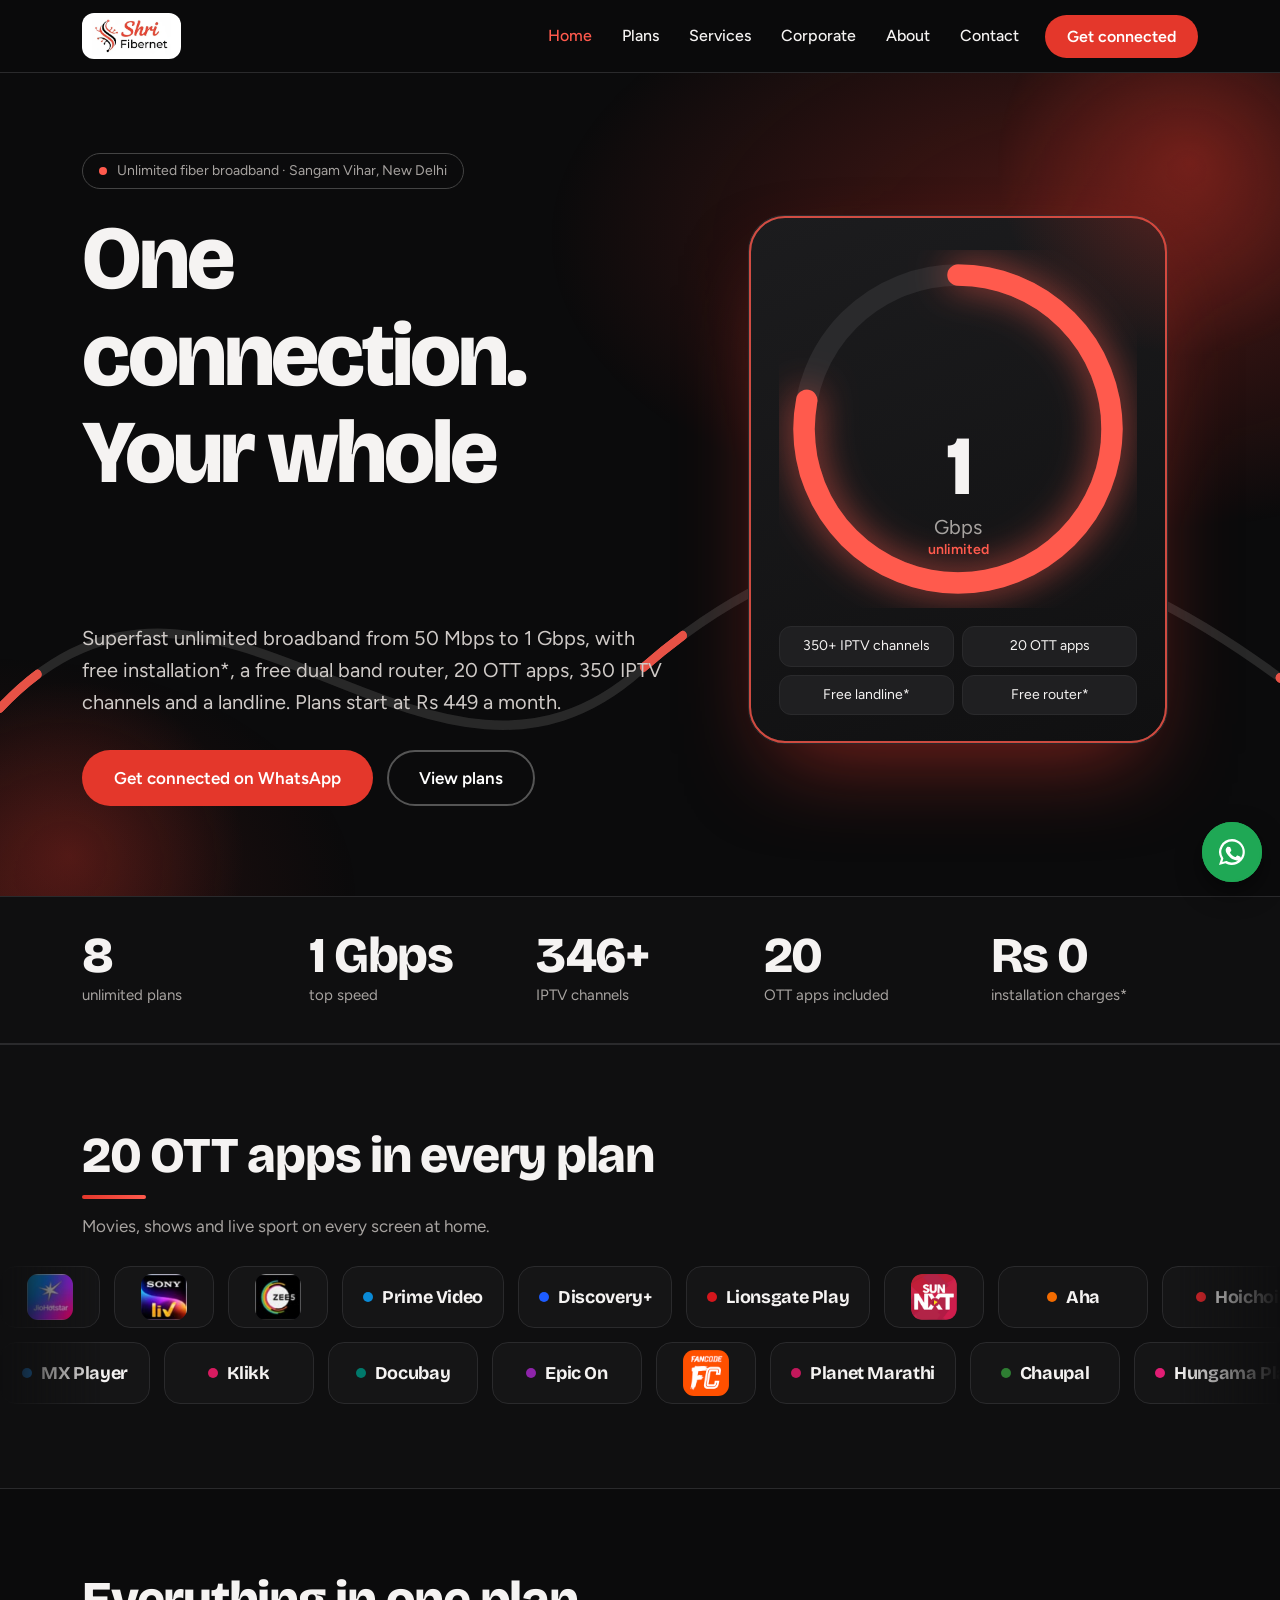
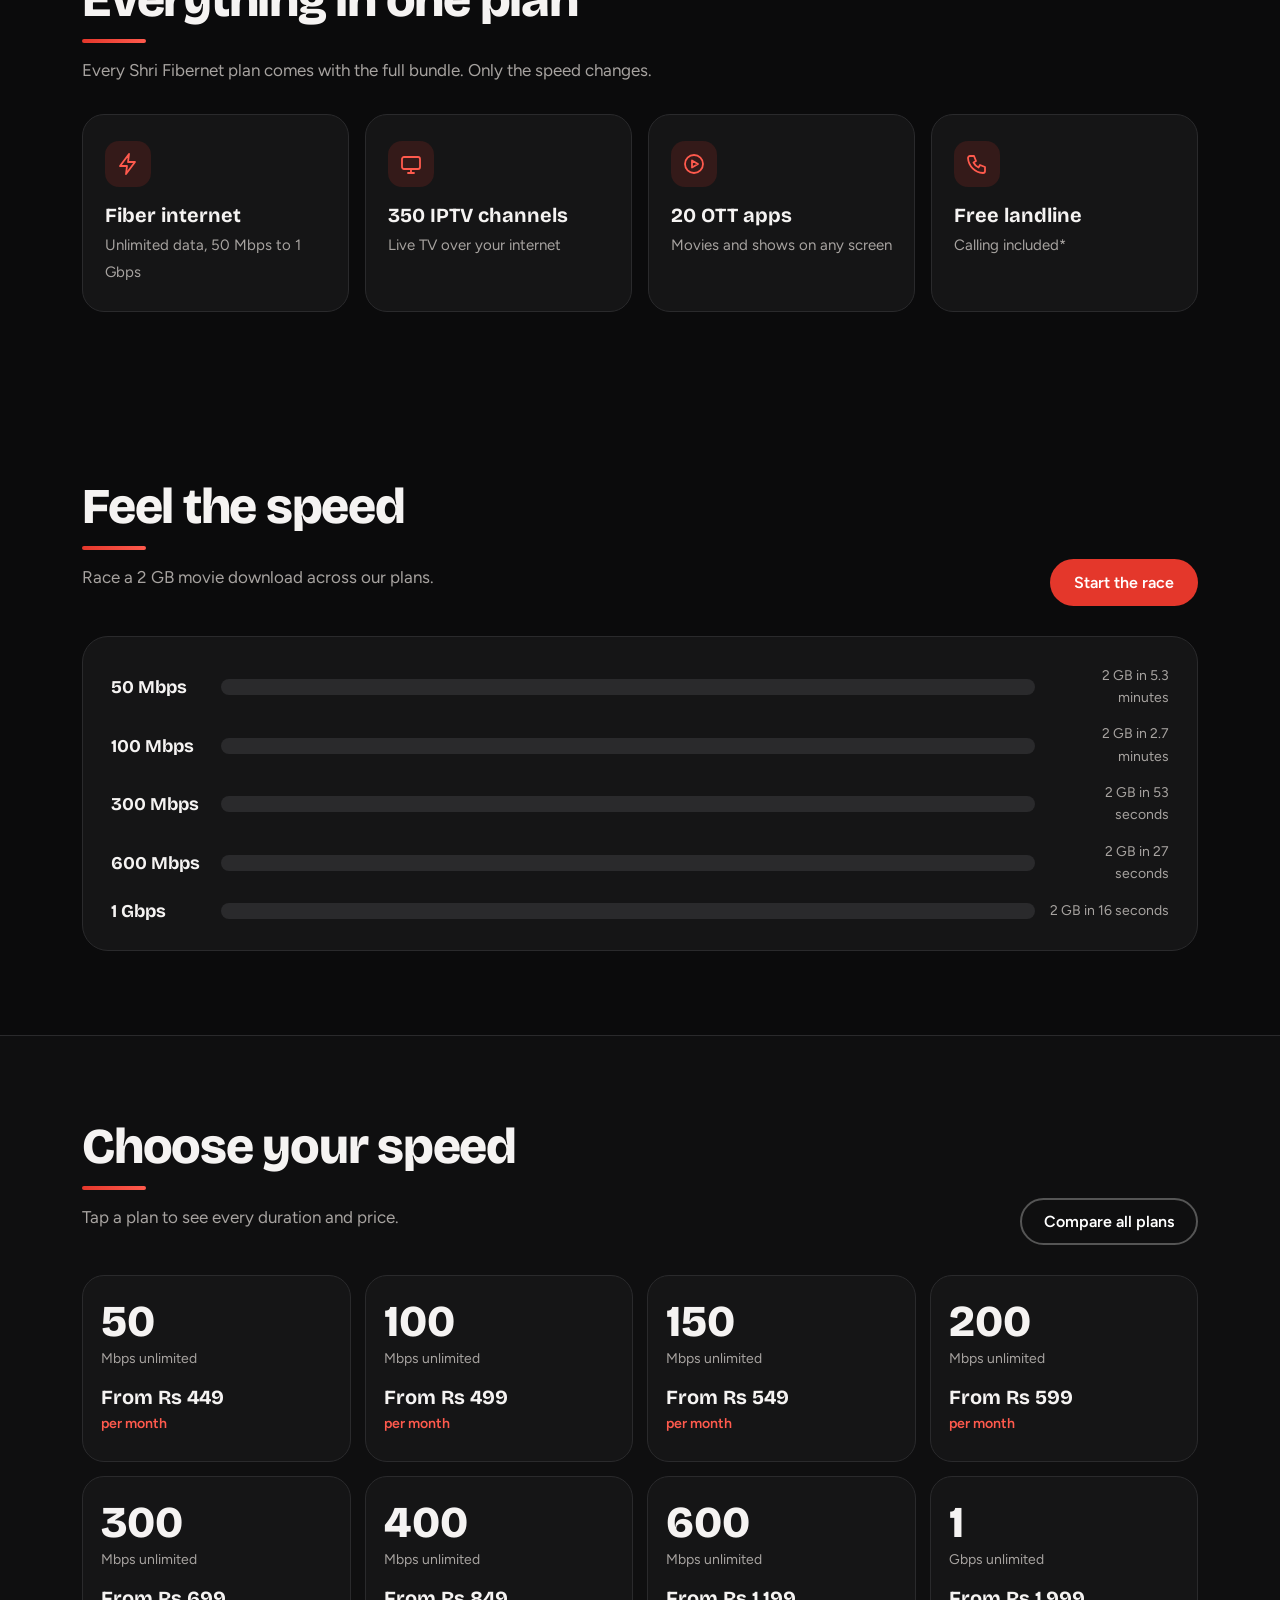
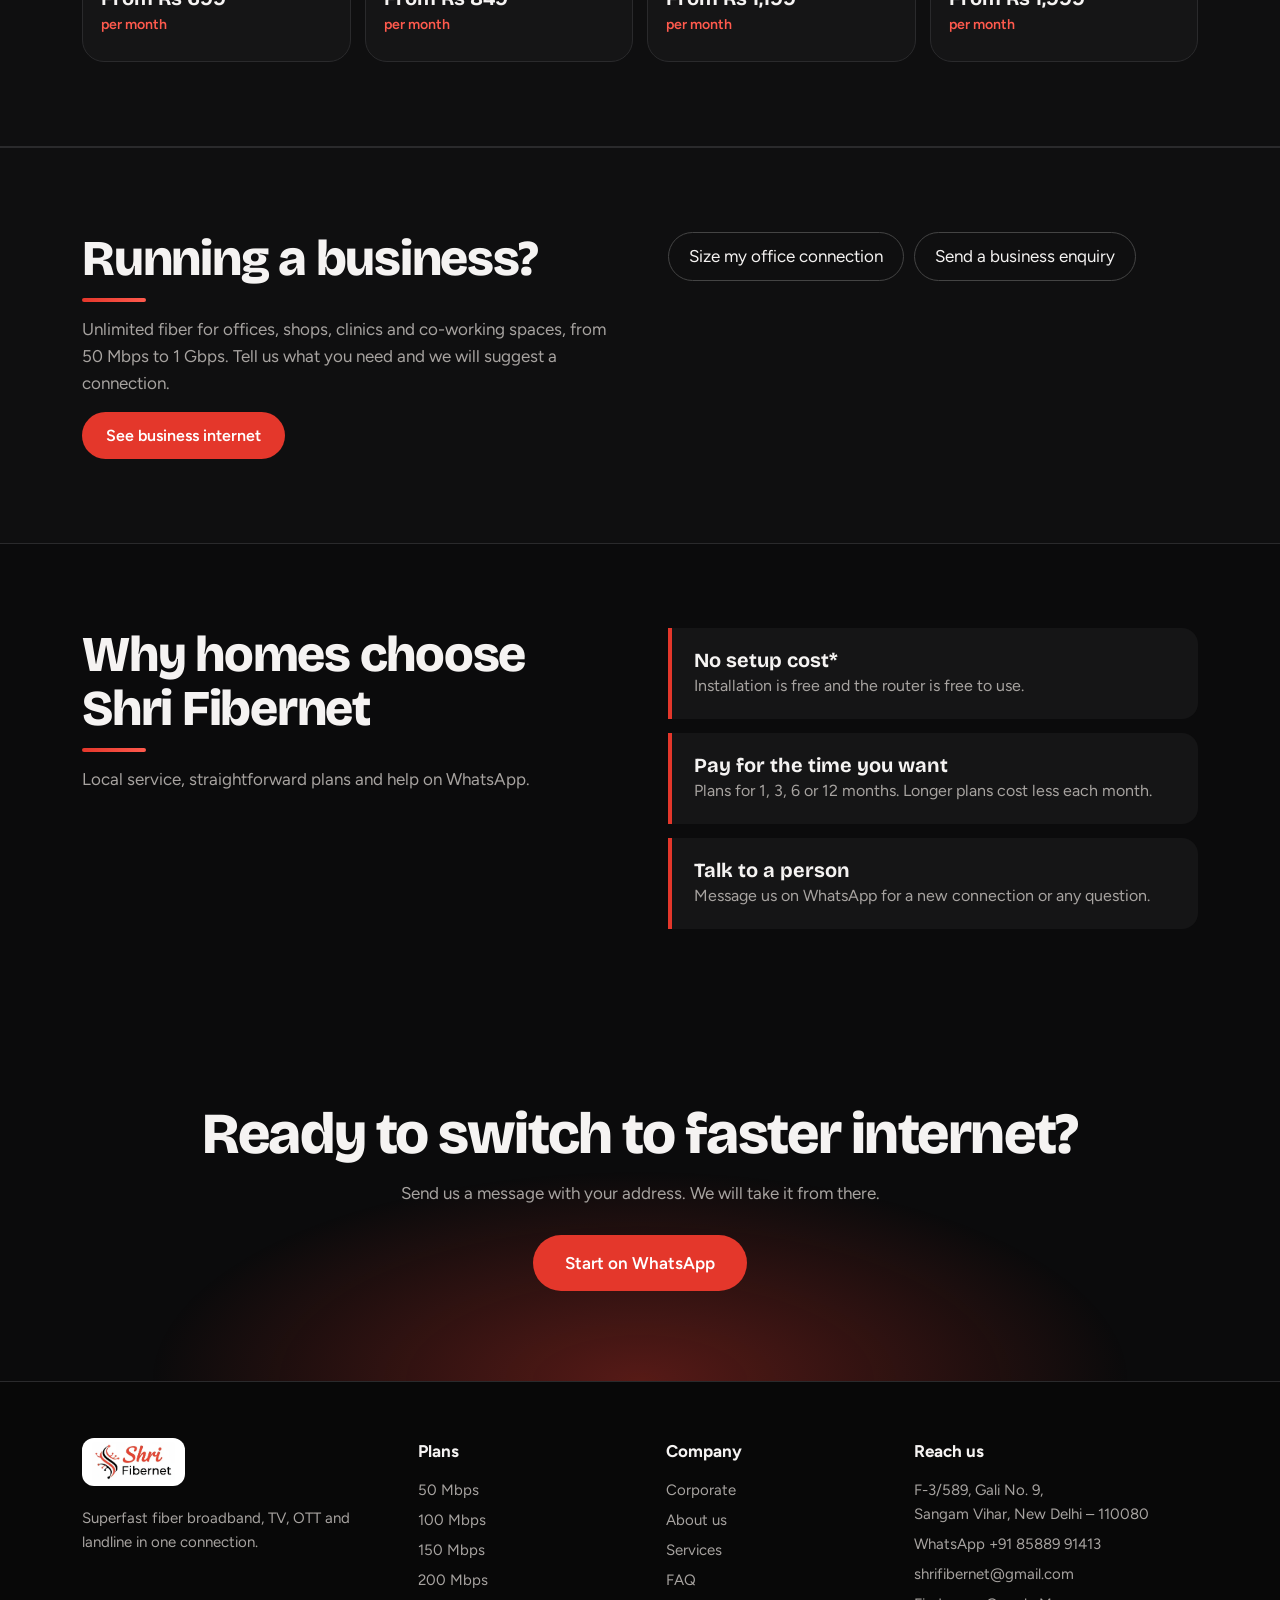
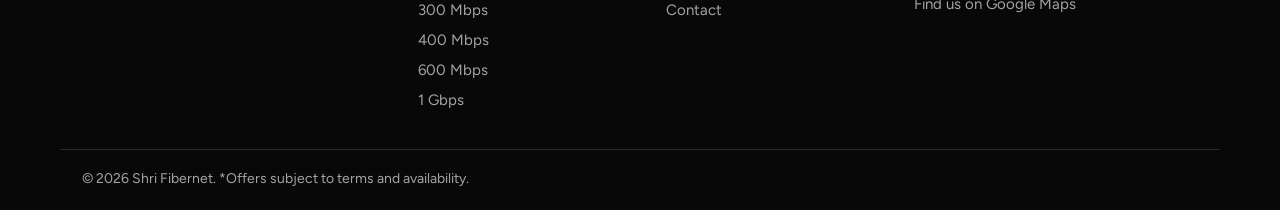
==== commit 48c89d4a: "Add Google Maps link and embedded map Co-Authored-By: Claude Sonnet 5.5 <noreply@anthropic.com> Clau" ====
--- a/index.html
+++ b/index.html
@@ -40,7 +40,7 @@
 <section class="cta"><div class="wrap"><h2>Ready to switch to faster internet?</h2><p>Send us a message with your address. We will take it from there.</p><a class="btn btn-red big" data-wa="Hi Shri Fibernet, I want a new broadband connection." href="#">Start on WhatsApp</a></div></section></main>
 <footer><div class="wrap fgrid"><div><img class="flogo" src="logo.webp" alt="Shri Fibernet"><p>Superfast fiber broadband, TV, OTT and landline in one connection.</p></div>
 <div><b>Plans</b><a href="plans/50-mbps.html">50 Mbps</a><a href="plans/100-mbps.html">100 Mbps</a><a href="plans/150-mbps.html">150 Mbps</a><a href="plans/200-mbps.html">200 Mbps</a><a href="plans/300-mbps.html">300 Mbps</a><a href="plans/400-mbps.html">400 Mbps</a><a href="plans/600-mbps.html">600 Mbps</a><a href="plans/1000-mbps.html">1 Gbps</a></div><div><b>Company</b><a href="corporate.html">Corporate</a><a href="about.html">About us</a><a href="services.html">Services</a><a href="contact.html#faq">FAQ</a><a href="contact.html">Contact</a></div>
-<div><b>Reach us</b><span>F-3/589, Gali No. 9,<br>Sangam Vihar, New Delhi – 110080</span><a href="https://wa.me/918588991413" target="_blank" rel="noopener">WhatsApp +91 85889 91413</a><a href="mailto:shrifibernet@gmail.com">shrifibernet@gmail.com</a></div></div>
+<div><b>Reach us</b><span>F-3/589, Gali No. 9,<br>Sangam Vihar, New Delhi – 110080</span><a href="https://wa.me/918588991413" target="_blank" rel="noopener">WhatsApp +91 85889 91413</a><a href="mailto:shrifibernet@gmail.com">shrifibernet@gmail.com</a><a href="https://share.google/VTv1UyxTGNB16fs5G" target="_blank" rel="noopener">Find us on Google Maps</a></div></div>
 <div class="wrap copy">© <span id="yr"></span> Shri Fibernet. *Offers subject to terms and availability.</div></footer>
 <a class="float-wa" data-wa="Hi Shri Fibernet, I want a new broadband connection." href="#" aria-label="Chat on WhatsApp"><svg viewBox="0 0 32 32"><path d="M16 3a13 13 0 00-11 19.8L3 29l6.400-1.700A13 13 0 1016 3zm0 2.400a10.600 10.600 0 11-5.400 19.700l-.4-.2-3.800 1 1-3.700-.3-.4A10.600 10.600 0 0116 5.400zm-4 5.300c-.3 0-.7.100-1 .5-.4.400-1.300 1.200-1.300 3s1.300 3.500 1.500 3.700c.2.300 2.600 4.100 6.400 5.600 3.100 1.200 3.700.9 4.400.9.700-.1 2.100-.9 2.400-1.700.3-.8.300-1.500.2-1.700-.1-.1-.3-.2-.7-.4l-2.300-1.100c-.3-.1-.5-.2-.8.200l-1 1.200c-.2.200-.4.300-.8.100-.4-.2-1.500-.6-2.900-1.800-1.100-1-1.800-2.200-2-2.500-.2-.4 0-.6.200-.8l.6-.7c.2-.2.200-.4.400-.6.100-.3.100-.5 0-.7l-1-2.400c-.3-.6-.5-.5-.7-.5z"/></svg></a>
 <div class="mbar"><a class="btn btn-red" data-wa="Hi Shri Fibernet, I want a new broadband connection." href="#">WhatsApp us</a><a class="btn btn-ghost" href="plans.html">View plans</a></div>
--- a/style.css
+++ b/style.css
@@ -262,3 +262,15 @@
 .mtrack.rev{animation-duration:46s}
 .seg button{transition:background .25s,color .25s}
 .rail b,.mbps{transition:transform .25s}.rail a:hover b{transform:scale(1.08);transform-origin:left}
+
+/* OTT logo tiles: same size as name tiles, logo centred */
+.otile img{display:none}.otile.im img{display:block}.otile.im i,.otile.im b{display:none}
+.otile.im{min-width:100px;width:auto;padding:0 14px;background:var(--card);border:1px solid var(--line)}
+.otile.im img{height:46px;width:46px;border-radius:11px;box-shadow:none}
+.otile.im:hover{transform:translateY(-3px);border-color:var(--c);box-shadow:0 14px 26px -16px var(--c)}
+.otile.im:hover img{box-shadow:none}
+.ogrid .otile.im{width:auto;justify-self:stretch}
+
+.mapbox{margin:22px 0 22px;border:1px solid var(--line);border-radius:22px;overflow:hidden;background:var(--card)}
+.mapbox iframe{display:block;width:100%;height:380px;border:0}
+@media(max-width:600px){.mapbox iframe{height:300px}}
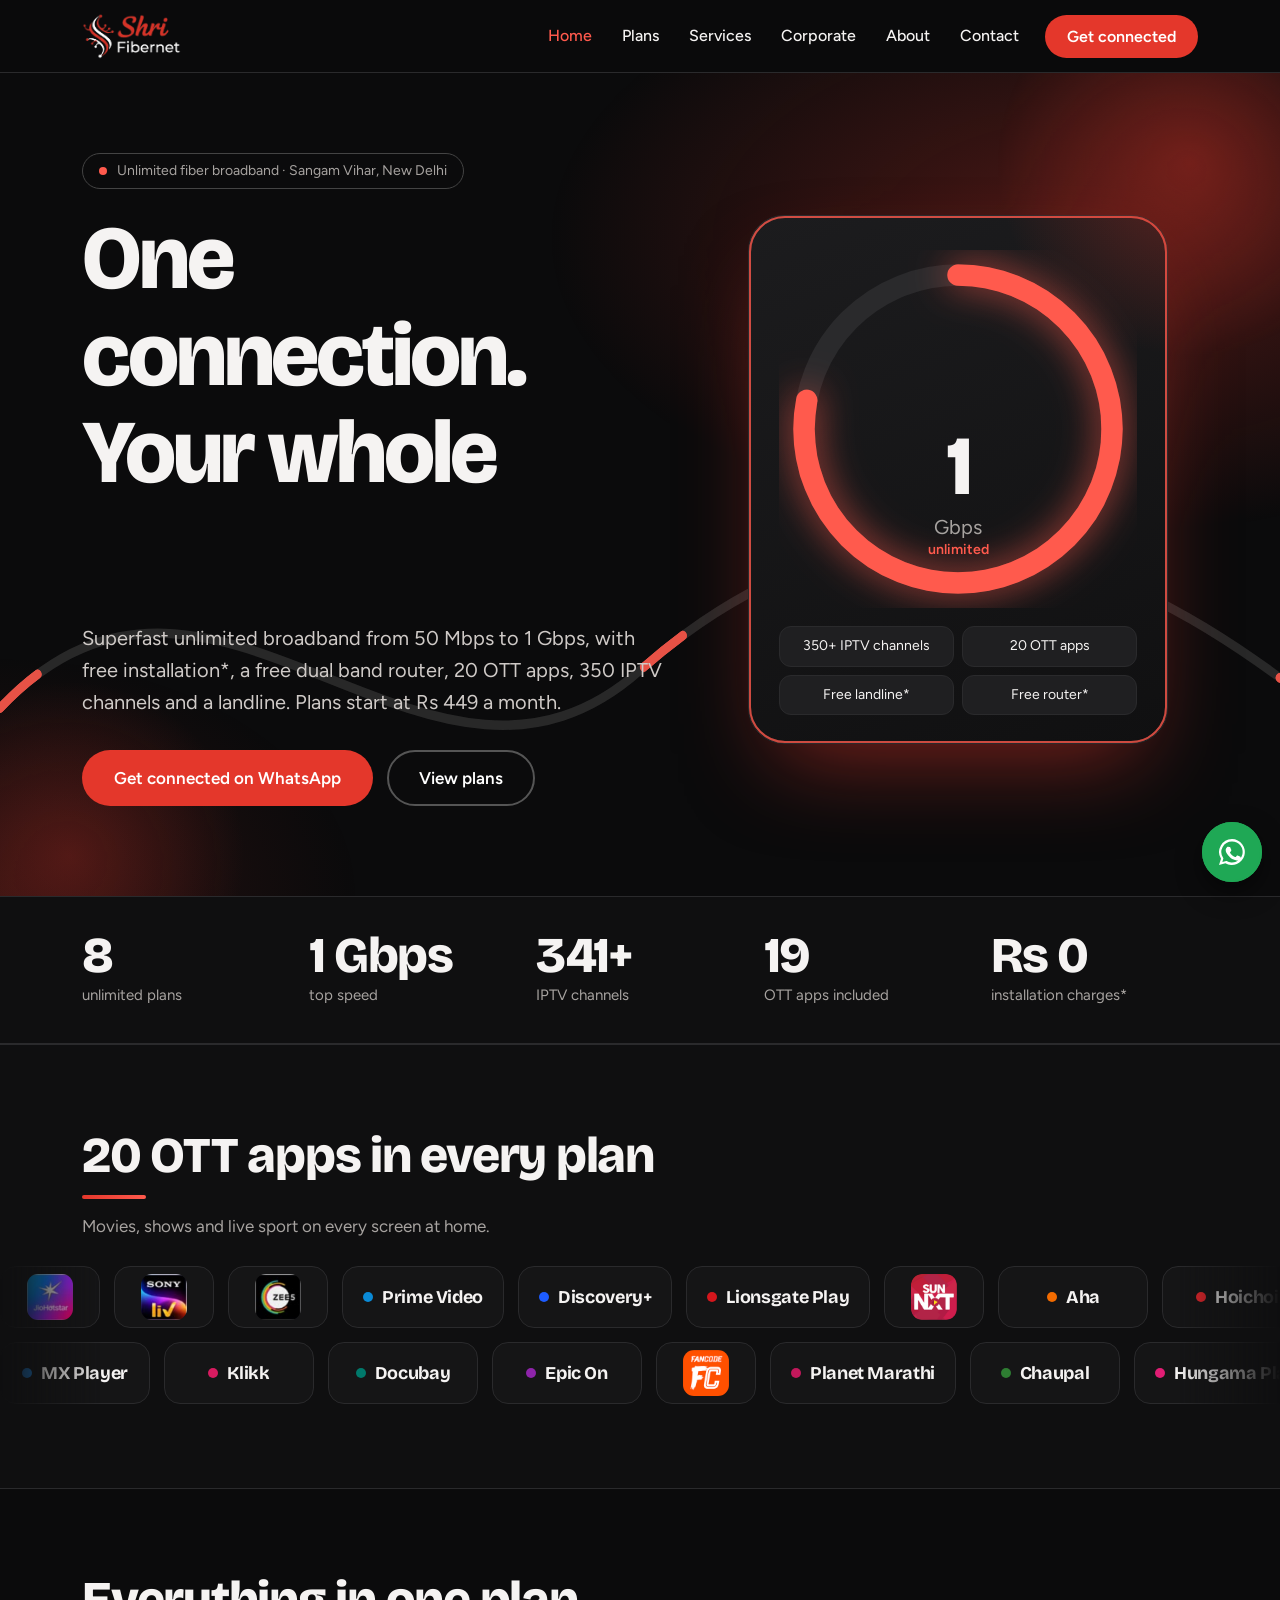
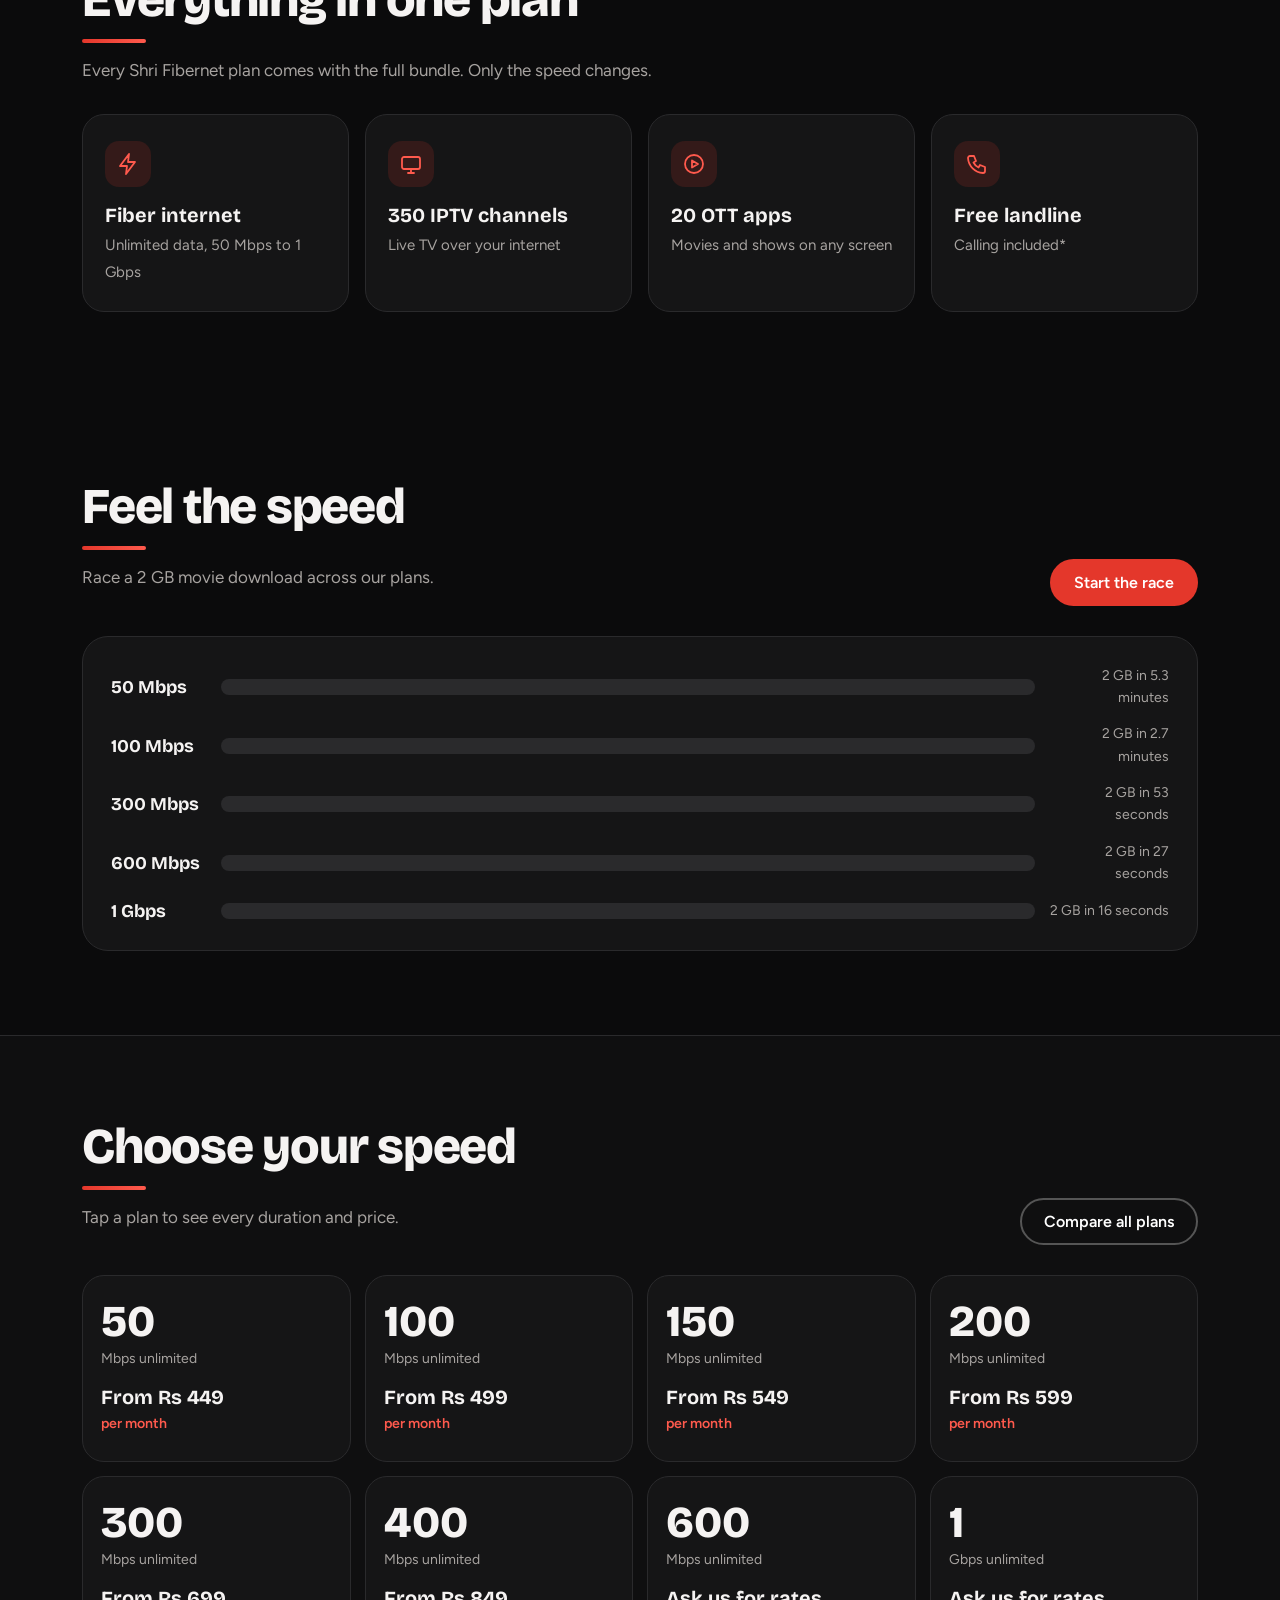
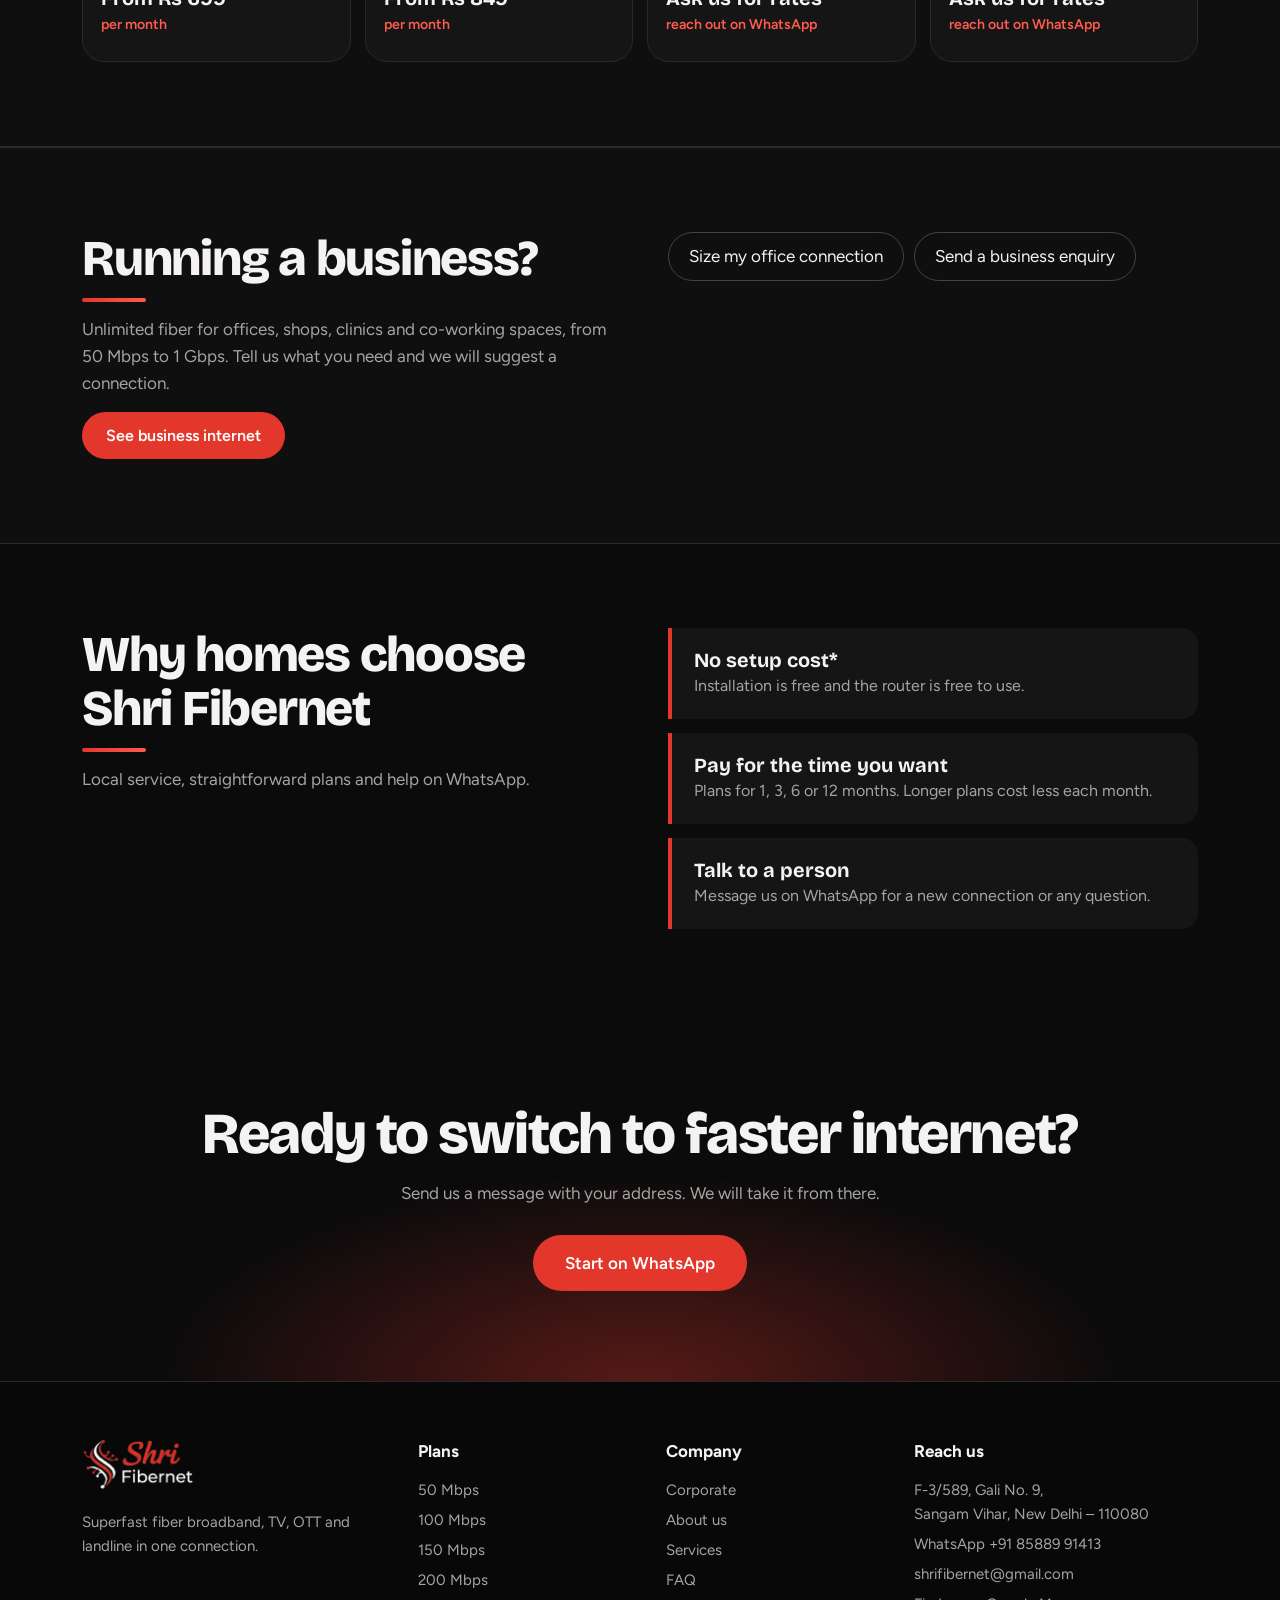
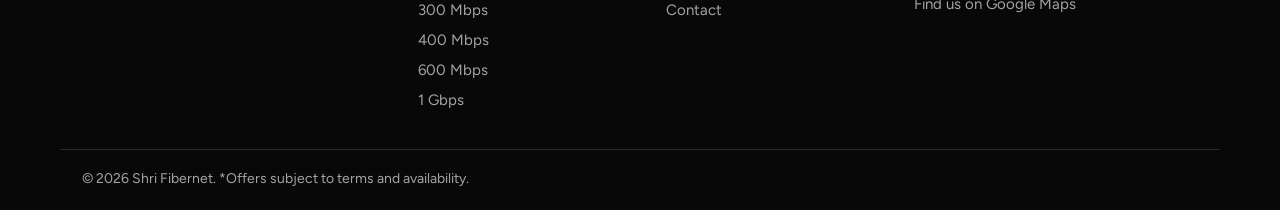
==== commit 2635c5f5: "Hide 600 Mbps and 1 Gbps prices and use a transparent logo Both plans now say to reach out for rates" ====
--- a/index.html
+++ b/index.html
@@ -1,9 +1,9 @@
 <!DOCTYPE html><html lang="en"><head><meta charset="utf-8"><meta name="viewport" content="width=device-width, initial-scale=1">
-<title>Shri Fibernet – Superfast Unlimited Fiber Broadband in Sangam Vihar, New Delhi</title><meta name="description" content="Superfast unlimited fiber broadband from 50 Mbps to 1 Gbps in Sangam Vihar, New Delhi, with free installation, router, 20 OTT apps, 350 IPTV channels and a free landline."><link rel="icon" href="logo.webp">
+<title>Shri Fibernet – Superfast Unlimited Fiber Broadband in Sangam Vihar, New Delhi</title><meta name="description" content="Superfast unlimited fiber broadband from 50 Mbps to 1 Gbps in Sangam Vihar, New Delhi, with free installation, router, 20 OTT apps, 350 IPTV channels and a free landline."><link rel="icon" href="logo.png">
 <link rel="preconnect" href="https://fonts.googleapis.com"><link rel="preconnect" href="https://fonts.gstatic.com" crossorigin>
 <link href="https://fonts.googleapis.com/css2?family=Bricolage+Grotesque:opsz,wght@12..96,500;12..96,700;12..96,800&family=Figtree:wght@400;500;600&display=swap" rel="stylesheet">
 <link rel="stylesheet" href="style.css"><script>document.documentElement.className="js"</script></head><body><div id="prog"></div>
-<header><div class="wrap nav"><a class="logo" href="index.html" aria-label="Shri Fibernet home"><img src="logo.webp" alt="Shri Fibernet"></a>
+<header><div class="wrap nav"><a class="logo" href="index.html" aria-label="Shri Fibernet home"><img src="logo.png" alt="Shri Fibernet"></a>
 <button class="menu" id="menuBtn" aria-label="Open menu" aria-expanded="false"><span></span></button>
 <nav id="menu"><a href="index.html" class=on>Home</a>
 <div class="dd"><a href="plans.html">Plans</a><div class="sub"><a href="plans.html">All plans</a><a href="plans/50-mbps.html">50 Mbps</a><a href="plans/100-mbps.html">100 Mbps</a><a href="plans/150-mbps.html">150 Mbps</a><a href="plans/200-mbps.html">200 Mbps</a><a href="plans/300-mbps.html">300 Mbps</a><a href="plans/400-mbps.html">400 Mbps</a><a href="plans/600-mbps.html">600 Mbps</a><a href="plans/1000-mbps.html">1 Gbps</a></div></div>
@@ -38,7 +38,7 @@
 <div class="vals"><div><b>No setup cost*</b><span>Installation is free and the router is free to use.</span></div><div><b>Pay for the time you want</b><span>Plans for 1, 3, 6 or 12 months. Longer plans cost less each month.</span></div><div><b>Talk to a person</b><span>Message us on WhatsApp for a new connection or any question.</span></div></div></div></section>
 
 <section class="cta"><div class="wrap"><h2>Ready to switch to faster internet?</h2><p>Send us a message with your address. We will take it from there.</p><a class="btn btn-red big" data-wa="Hi Shri Fibernet, I want a new broadband connection." href="#">Start on WhatsApp</a></div></section></main>
-<footer><div class="wrap fgrid"><div><img class="flogo" src="logo.webp" alt="Shri Fibernet"><p>Superfast fiber broadband, TV, OTT and landline in one connection.</p></div>
+<footer><div class="wrap fgrid"><div><img class="flogo" src="logo.png" alt="Shri Fibernet"><p>Superfast fiber broadband, TV, OTT and landline in one connection.</p></div>
 <div><b>Plans</b><a href="plans/50-mbps.html">50 Mbps</a><a href="plans/100-mbps.html">100 Mbps</a><a href="plans/150-mbps.html">150 Mbps</a><a href="plans/200-mbps.html">200 Mbps</a><a href="plans/300-mbps.html">300 Mbps</a><a href="plans/400-mbps.html">400 Mbps</a><a href="plans/600-mbps.html">600 Mbps</a><a href="plans/1000-mbps.html">1 Gbps</a></div><div><b>Company</b><a href="corporate.html">Corporate</a><a href="about.html">About us</a><a href="services.html">Services</a><a href="contact.html#faq">FAQ</a><a href="contact.html">Contact</a></div>
 <div><b>Reach us</b><span>F-3/589, Gali No. 9,<br>Sangam Vihar, New Delhi – 110080</span><a href="https://wa.me/918588991413" target="_blank" rel="noopener">WhatsApp +91 85889 91413</a><a href="mailto:shrifibernet@gmail.com">shrifibernet@gmail.com</a><a href="https://share.google/VTv1UyxTGNB16fs5G" target="_blank" rel="noopener">Find us on Google Maps</a></div></div>
 <div class="wrap copy">© <span id="yr"></span> Shri Fibernet. *Offers subject to terms and availability.</div></footer>
--- a/style.css
+++ b/style.css
@@ -274,3 +274,15 @@
 .mapbox{margin:22px 0 22px;border:1px solid var(--line);border-radius:22px;overflow:hidden;background:var(--card)}
 .mapbox iframe{display:block;width:100%;height:380px;border:0}
 @media(max-width:600px){.mapbox iframe{height:300px}}
+
+/* plan card polish: keep price notes on one line, tighter text */
+.per{display:flex;flex-wrap:wrap;align-items:center;gap:4px 8px;min-height:0;margin:8px 0 14px}
+.per mark{white-space:nowrap}
+.card ul{font-size:14px}.card li{white-space:nowrap;overflow:hidden;text-overflow:ellipsis}
+.card{padding:24px 18px}
+
+/* transparent logo, no white tile */
+.logo,.flogo{background:none;padding:0;border-radius:0}
+.logo img{height:46px}.flogo{height:52px}
+.price.quote{font:800 24px/1.15 var(--head);letter-spacing:-.02em;padding:6px 0 4px}
+.tbl td[colspan]{color:var(--mute)}
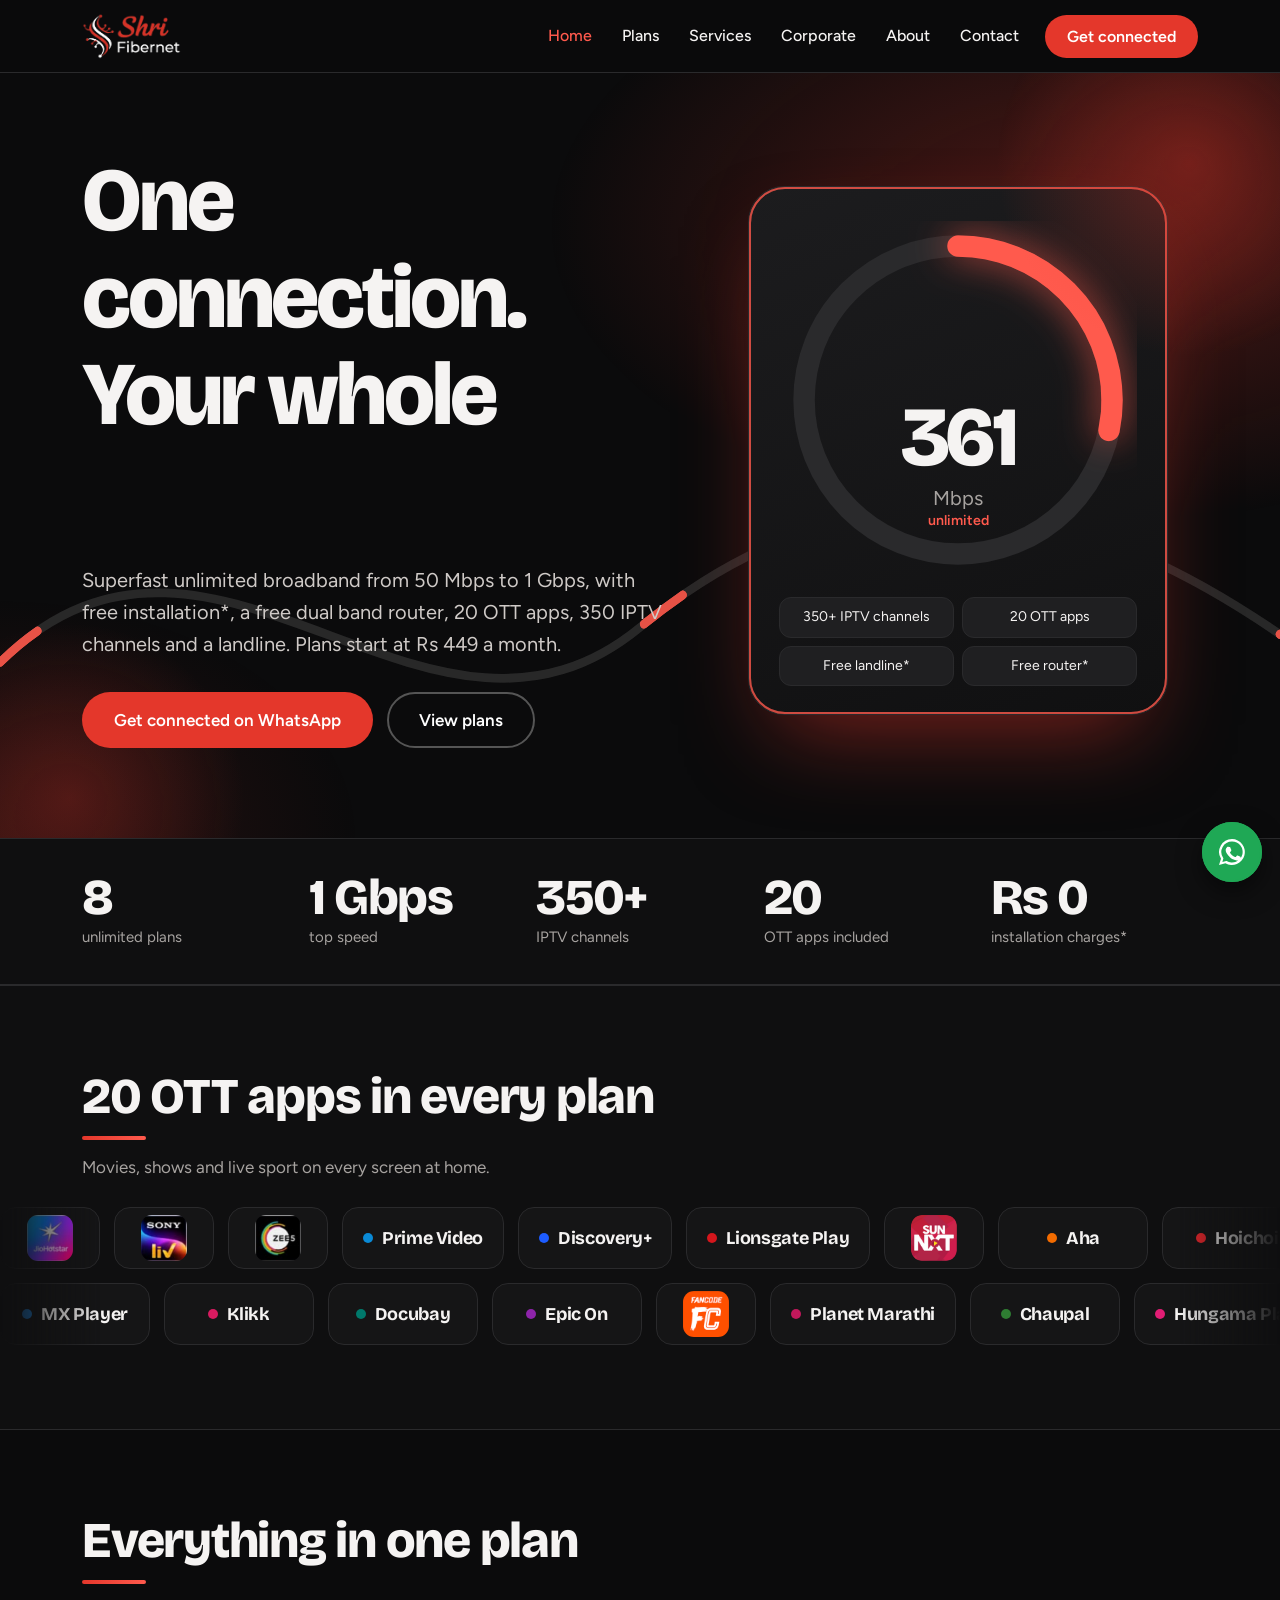
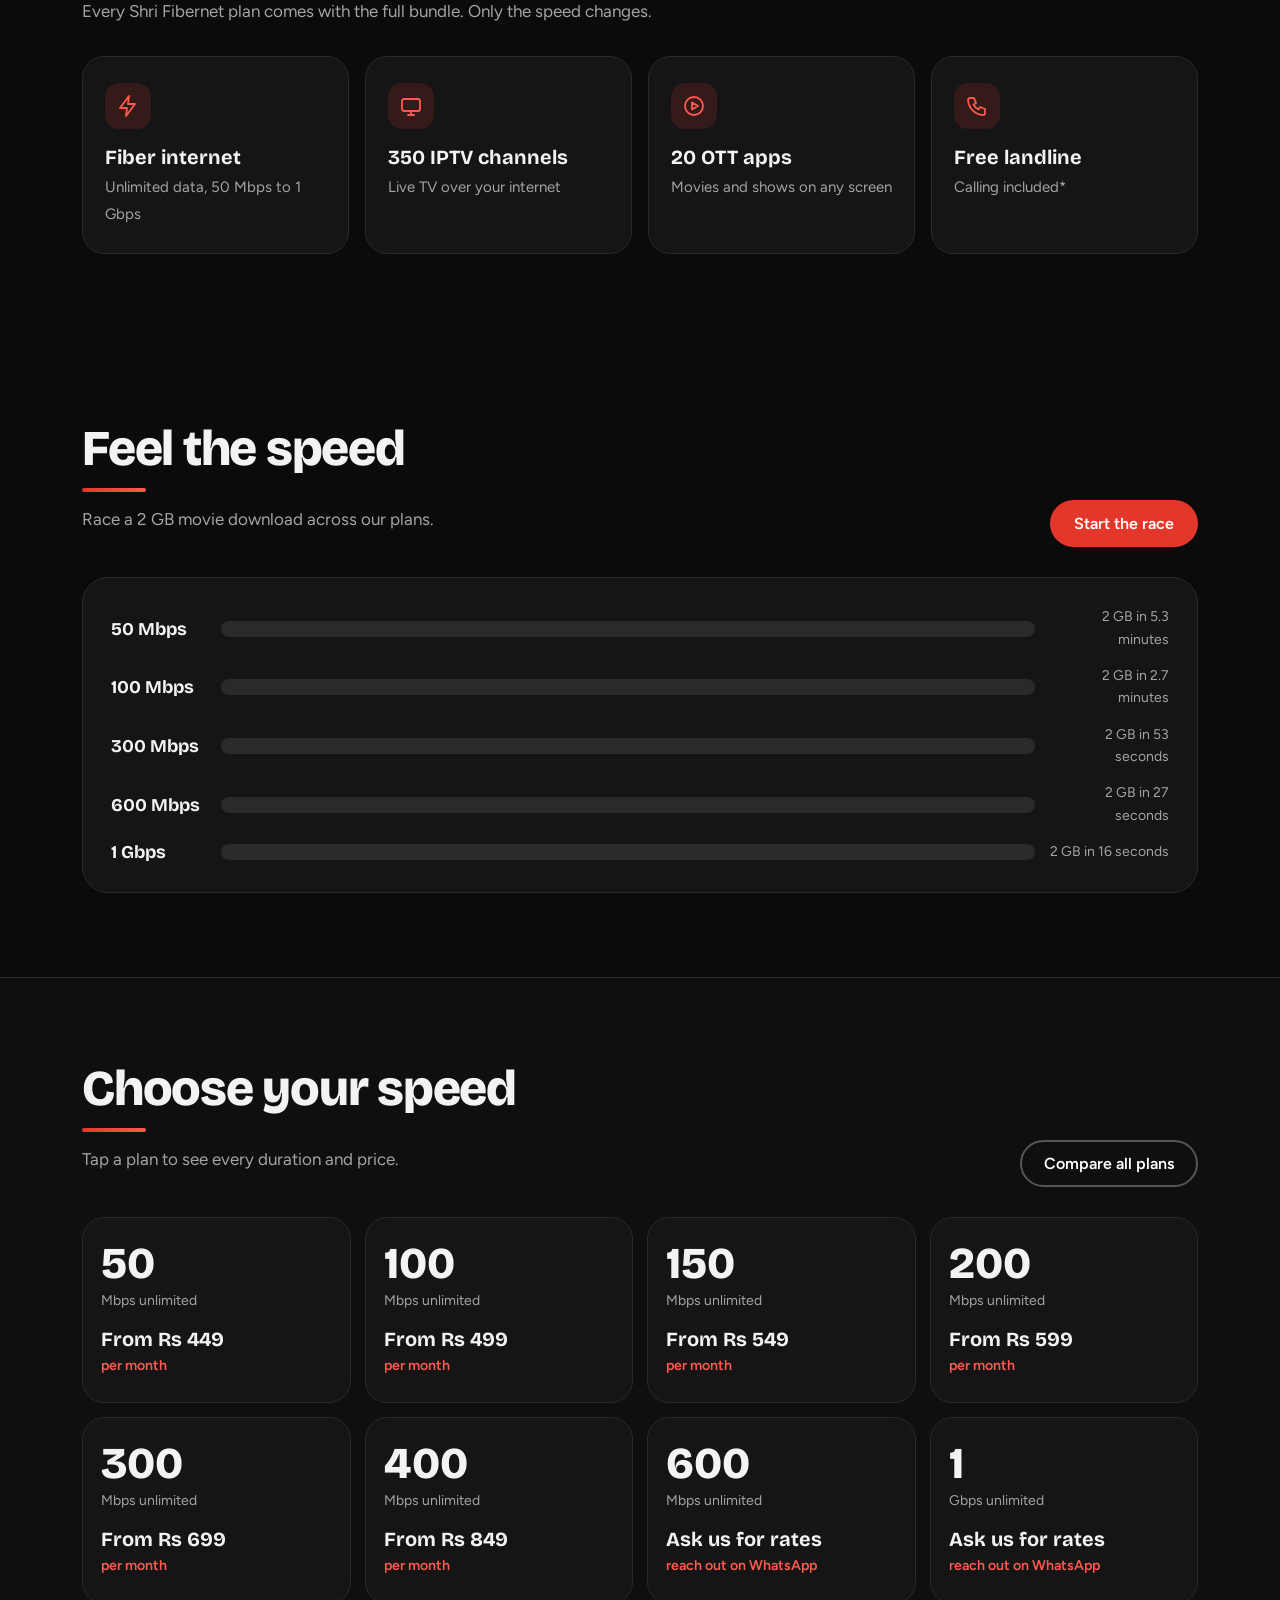
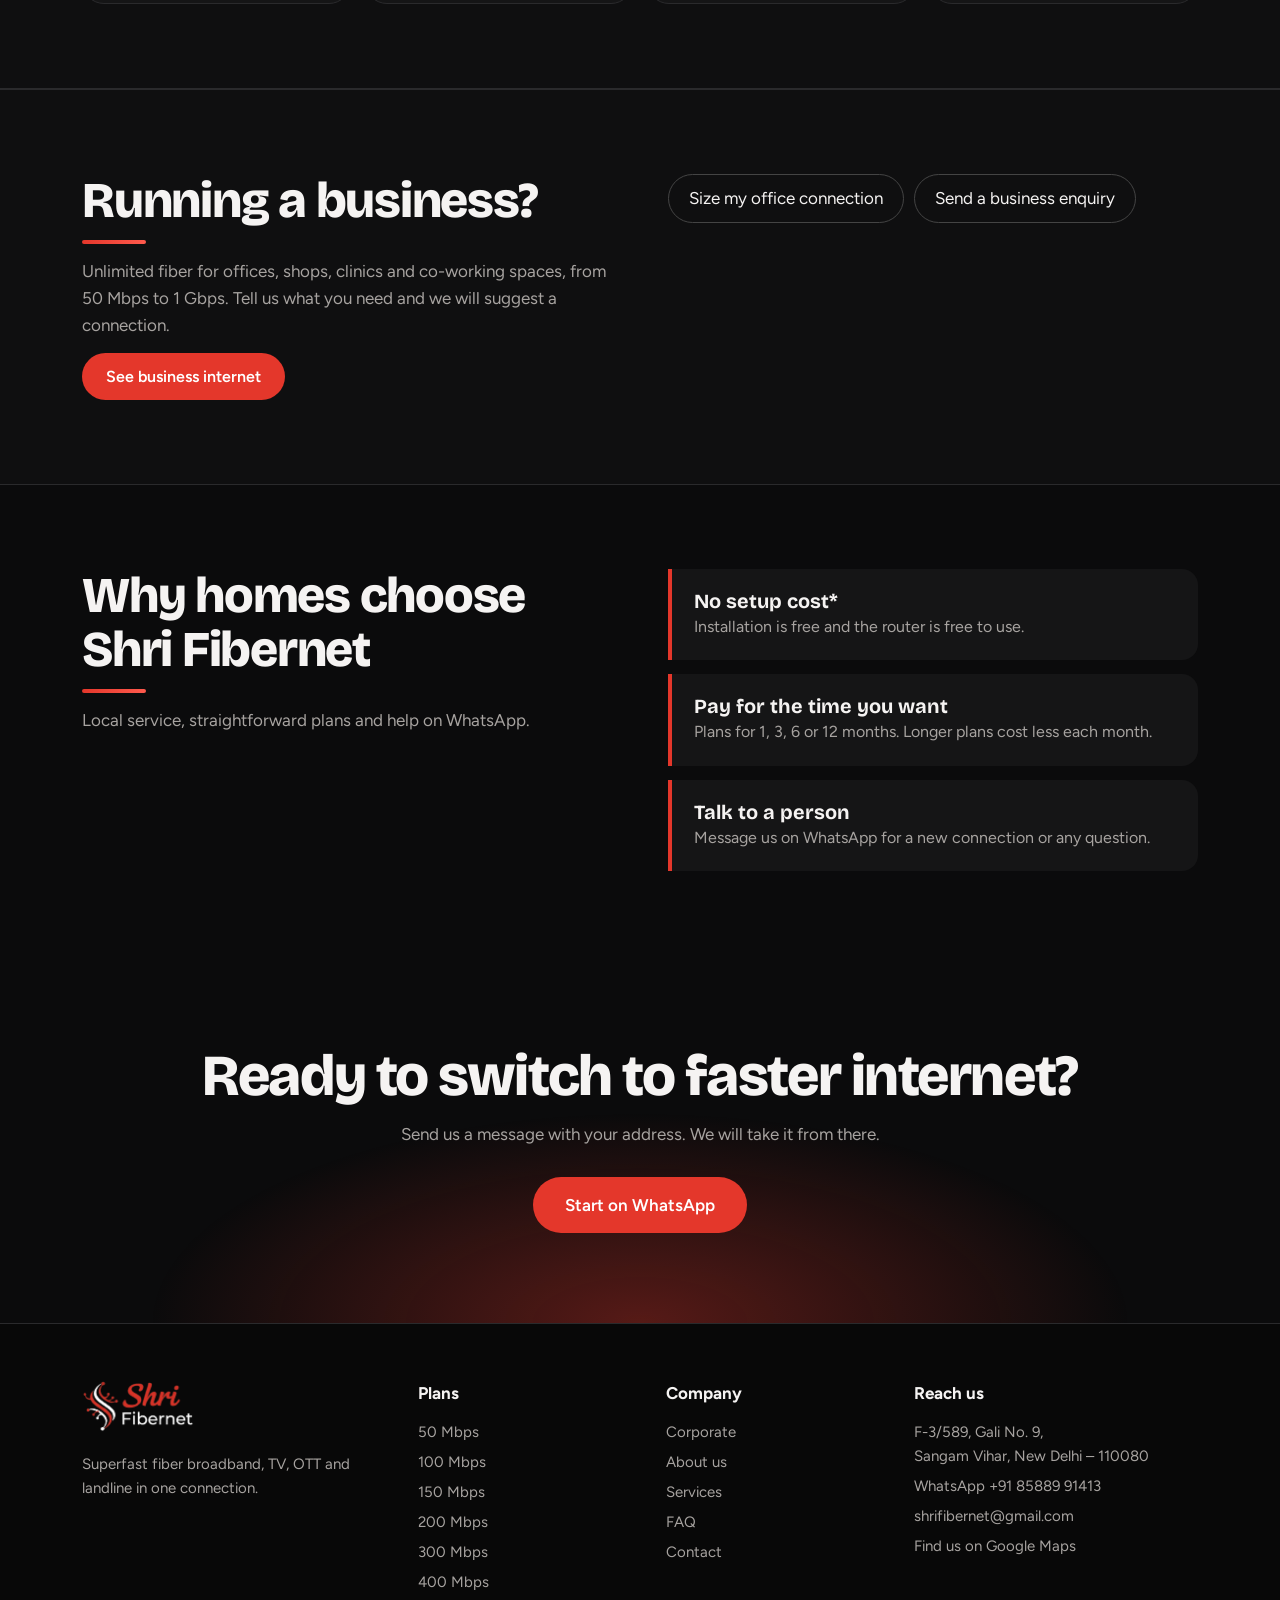
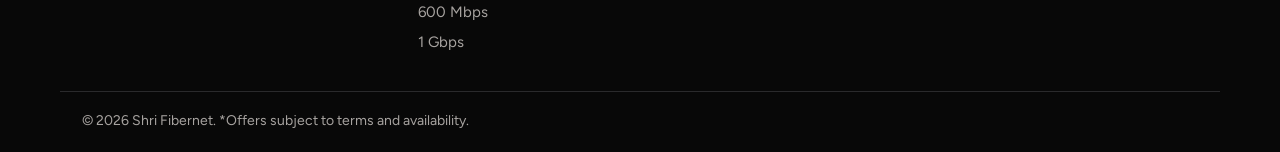
==== commit 69b118d6: "Remove hero location chip; collapse mobile submenus until tapped Co-Authored-By: Claude Sonnet 5.5 <" ====
--- a/index.html
+++ b/index.html
@@ -7,12 +7,12 @@
 <button class="menu" id="menuBtn" aria-label="Open menu" aria-expanded="false"><span></span></button>
 <nav id="menu"><a href="index.html" class=on>Home</a>
 <div class="dd"><a href="plans.html">Plans</a><div class="sub"><a href="plans.html">All plans</a><a href="plans/50-mbps.html">50 Mbps</a><a href="plans/100-mbps.html">100 Mbps</a><a href="plans/150-mbps.html">150 Mbps</a><a href="plans/200-mbps.html">200 Mbps</a><a href="plans/300-mbps.html">300 Mbps</a><a href="plans/400-mbps.html">400 Mbps</a><a href="plans/600-mbps.html">600 Mbps</a><a href="plans/1000-mbps.html">1 Gbps</a></div></div>
-<div class="dd"><a href="services.html">Services</a><div class="sub"><a href="services.html#internet">Fiber internet</a><a href="services.html#tv">IPTV and OTT</a><a href="services.html#landline">Landline</a><a href="services.html#learn">Internet 101</a></div></div>
-<a href="corporate.html">Corporate</a><a href="about.html">About</a><div class="dd"><a href="contact.html">Contact</a><div class="sub"><a href="contact.html#faq">FAQ</a><a href="contact.html#visit">Find us</a></div></div>
+<div class="dd"><a href="services.html">Services</a><div class="sub"><a href="services.html">All services</a><a href="services.html#internet">Fiber internet</a><a href="services.html#tv">IPTV and OTT</a><a href="services.html#landline">Landline</a><a href="services.html#learn">Internet 101</a></div></div>
+<a href="corporate.html">Corporate</a><a href="about.html">About</a><div class="dd"><a href="contact.html">Contact</a><div class="sub"><a href="contact.html">Contact us</a><a href="contact.html#faq">FAQ</a><a href="contact.html#visit">Find us</a></div></div>
 <a class="btn btn-red" data-wa="Hi Shri Fibernet, I want a new broadband connection." href="#">Get connected</a></nav></div></header>
 <main><section class="hero"><svg class="bgfiber" viewBox="0 0 420 120" preserveAspectRatio="none" aria-hidden="true"><path class="strand" stroke="#2c2c2c" d="M0 70 C70 10,140 110,210 60 S350 20,420 62"/><path class="strand pulse" d="M0 70 C70 10,140 110,210 60 S350 20,420 62" pathLength="408"/><path class="strand pulse" d="M0 70 C70 10,140 110,210 60 S350 20,420 62" pathLength="408"/></svg>
 <div class="wrap hgrid"><div>
-<p class="chip">Unlimited fiber broadband · Sangam Vihar, New Delhi</p>
+
 <h1>One connection.<br>Your whole <span class="rotw"><span>internet.</span><span>IPTV.</span><span>streaming.</span><span>landline.</span></span></h1>
 <p class="lead">Superfast unlimited broadband from 50 Mbps to 1 Gbps, with free installation*, a free dual band router, 20 OTT apps, 350 IPTV channels and a landline. Plans start at Rs 449 a month.</p>
 <div class="cta-row"><a class="btn btn-red big" data-wa="Hi Shri Fibernet, I want a new broadband connection." href="#">Get connected on WhatsApp</a><a class="btn btn-ghost big" href="plans.html">View plans</a></div></div>
--- a/style.css
+++ b/style.css
@@ -28,7 +28,7 @@
 .menu span::before,.menu span::after{content:"";position:absolute;left:0}.menu span::before{top:-7px}.menu span::after{top:7px}
 @media(max-width:960px){.menu{display:block}
 nav{display:none;position:absolute;top:72px;left:0;right:0;background:var(--bg);border-bottom:1px solid var(--line);flex-direction:column;align-items:stretch;padding:8px 22px 20px;max-height:80vh;overflow:auto;gap:0}
-nav.open{display:flex}.sub{display:block;position:static;border:0;box-shadow:none;background:none;padding:0 0 6px 14px}
+nav.open{display:flex}.sub{display:none;position:static;border:0;box-shadow:none;background:none;padding:0 0 6px 14px}.dd.open .sub{display:block}.dd:hover .sub,.dd:focus-within .sub{display:none}.dd.open:hover .sub,.dd.open:focus-within .sub{display:block}
 nav .btn{margin:12px 0 0}}
 /* hero */
 .hero{position:relative;overflow:hidden;padding:80px 0 90px;background:radial-gradient(900px 500px at 85% 20%,rgba(228,55,43,.16),transparent 60%),radial-gradient(600px 400px at 0% 100%,rgba(228,55,43,.07),transparent 60%)}
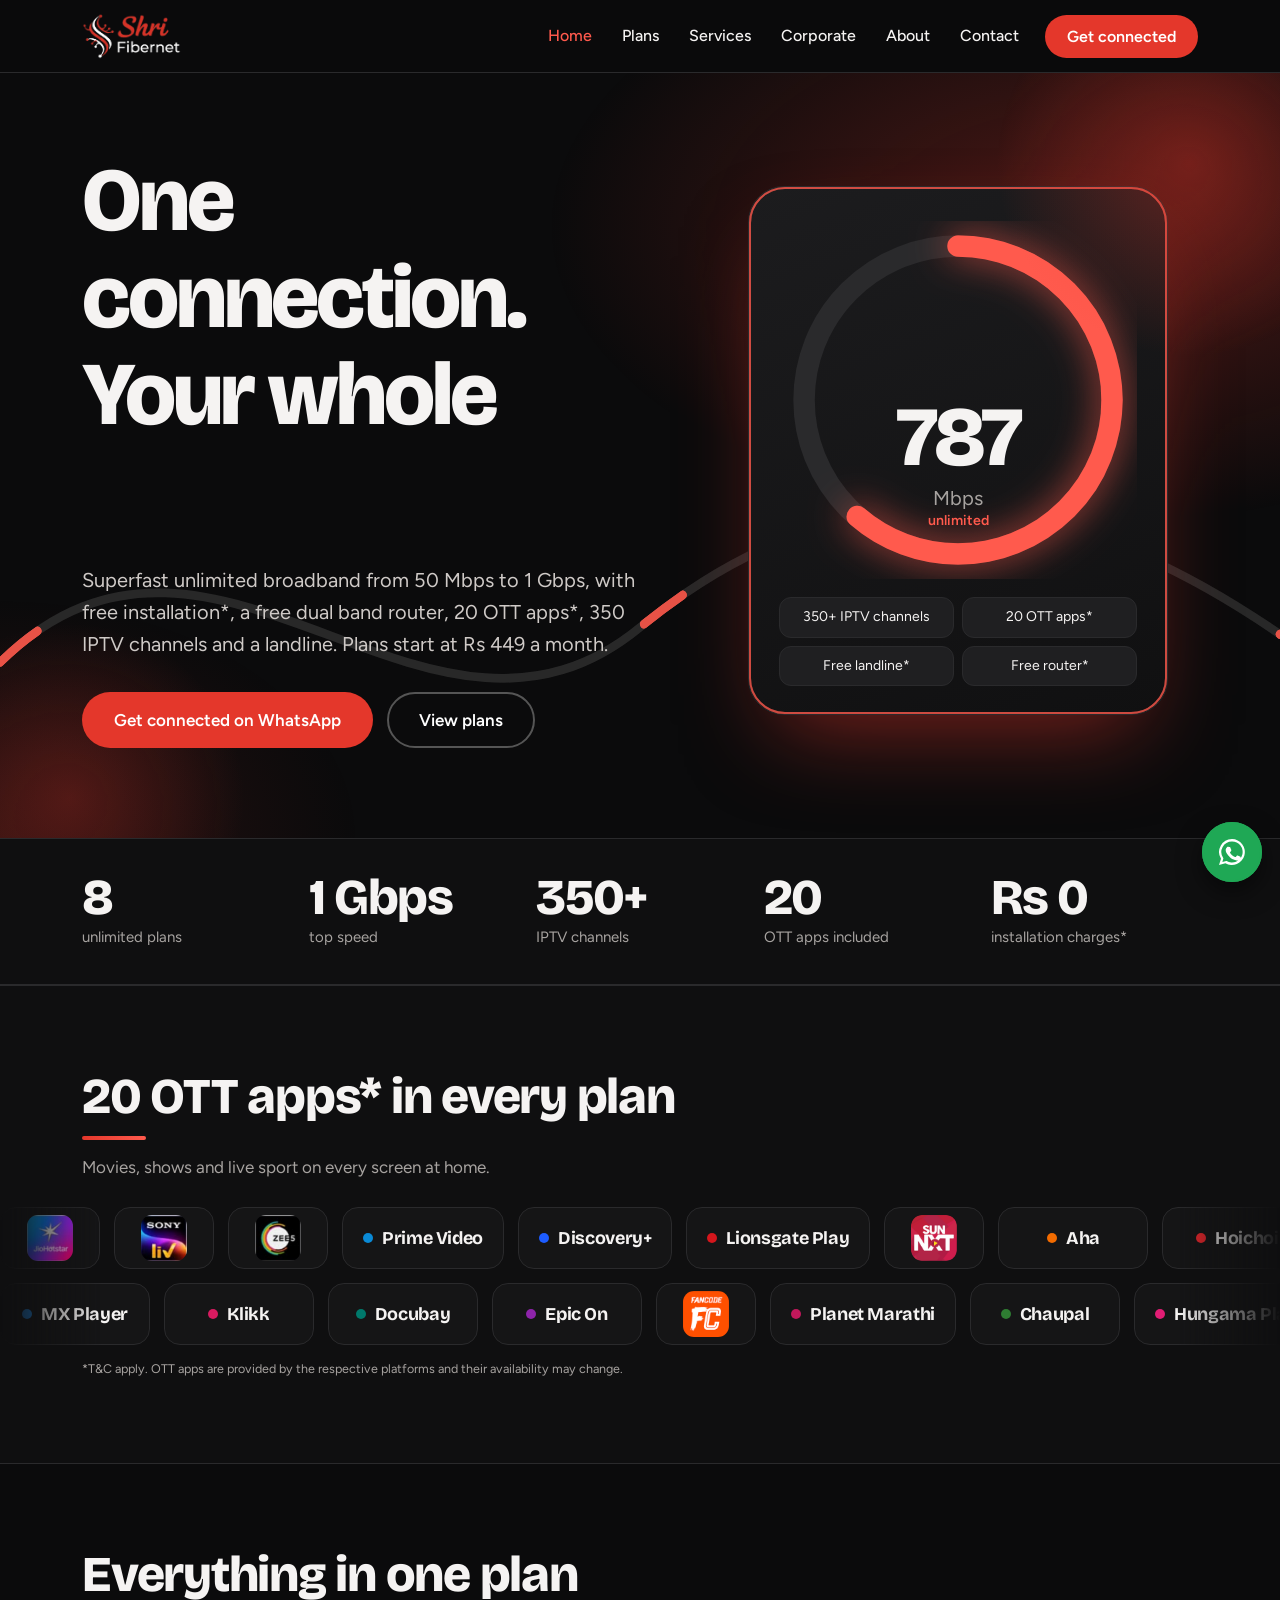
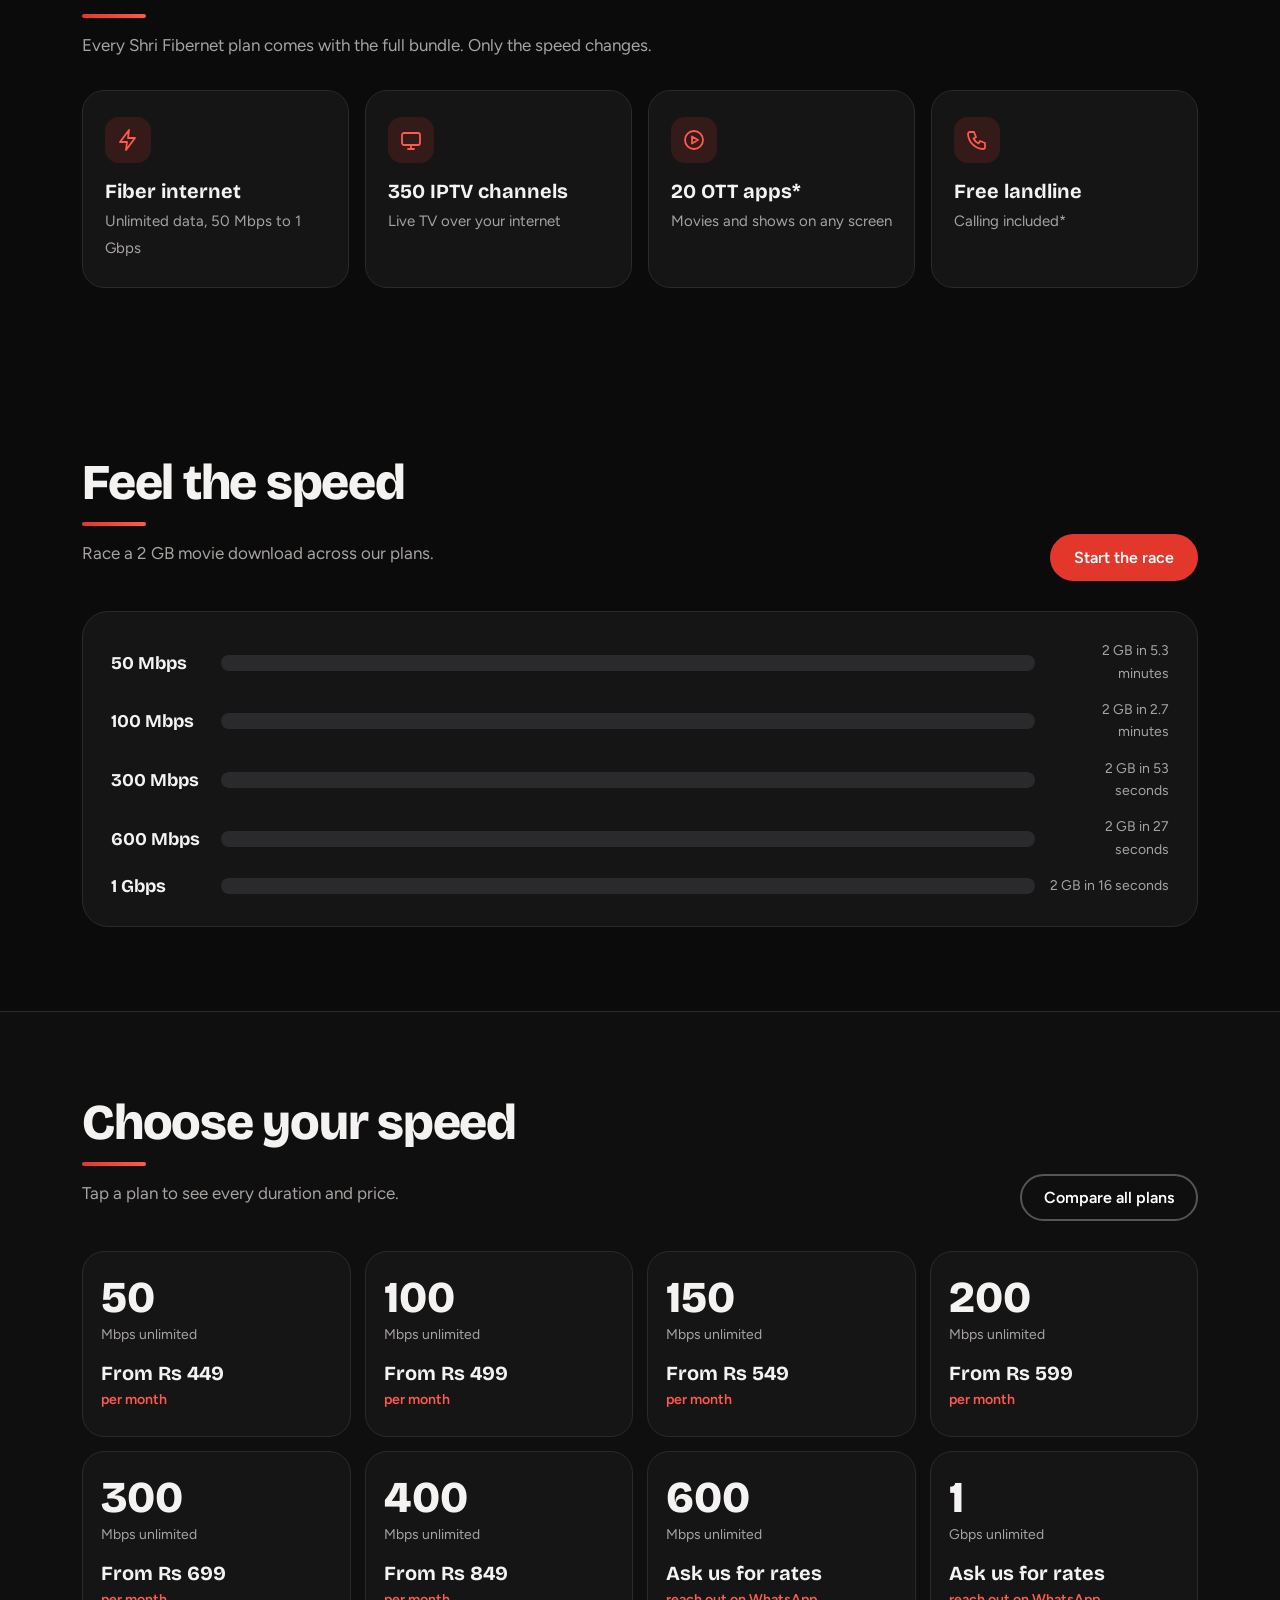
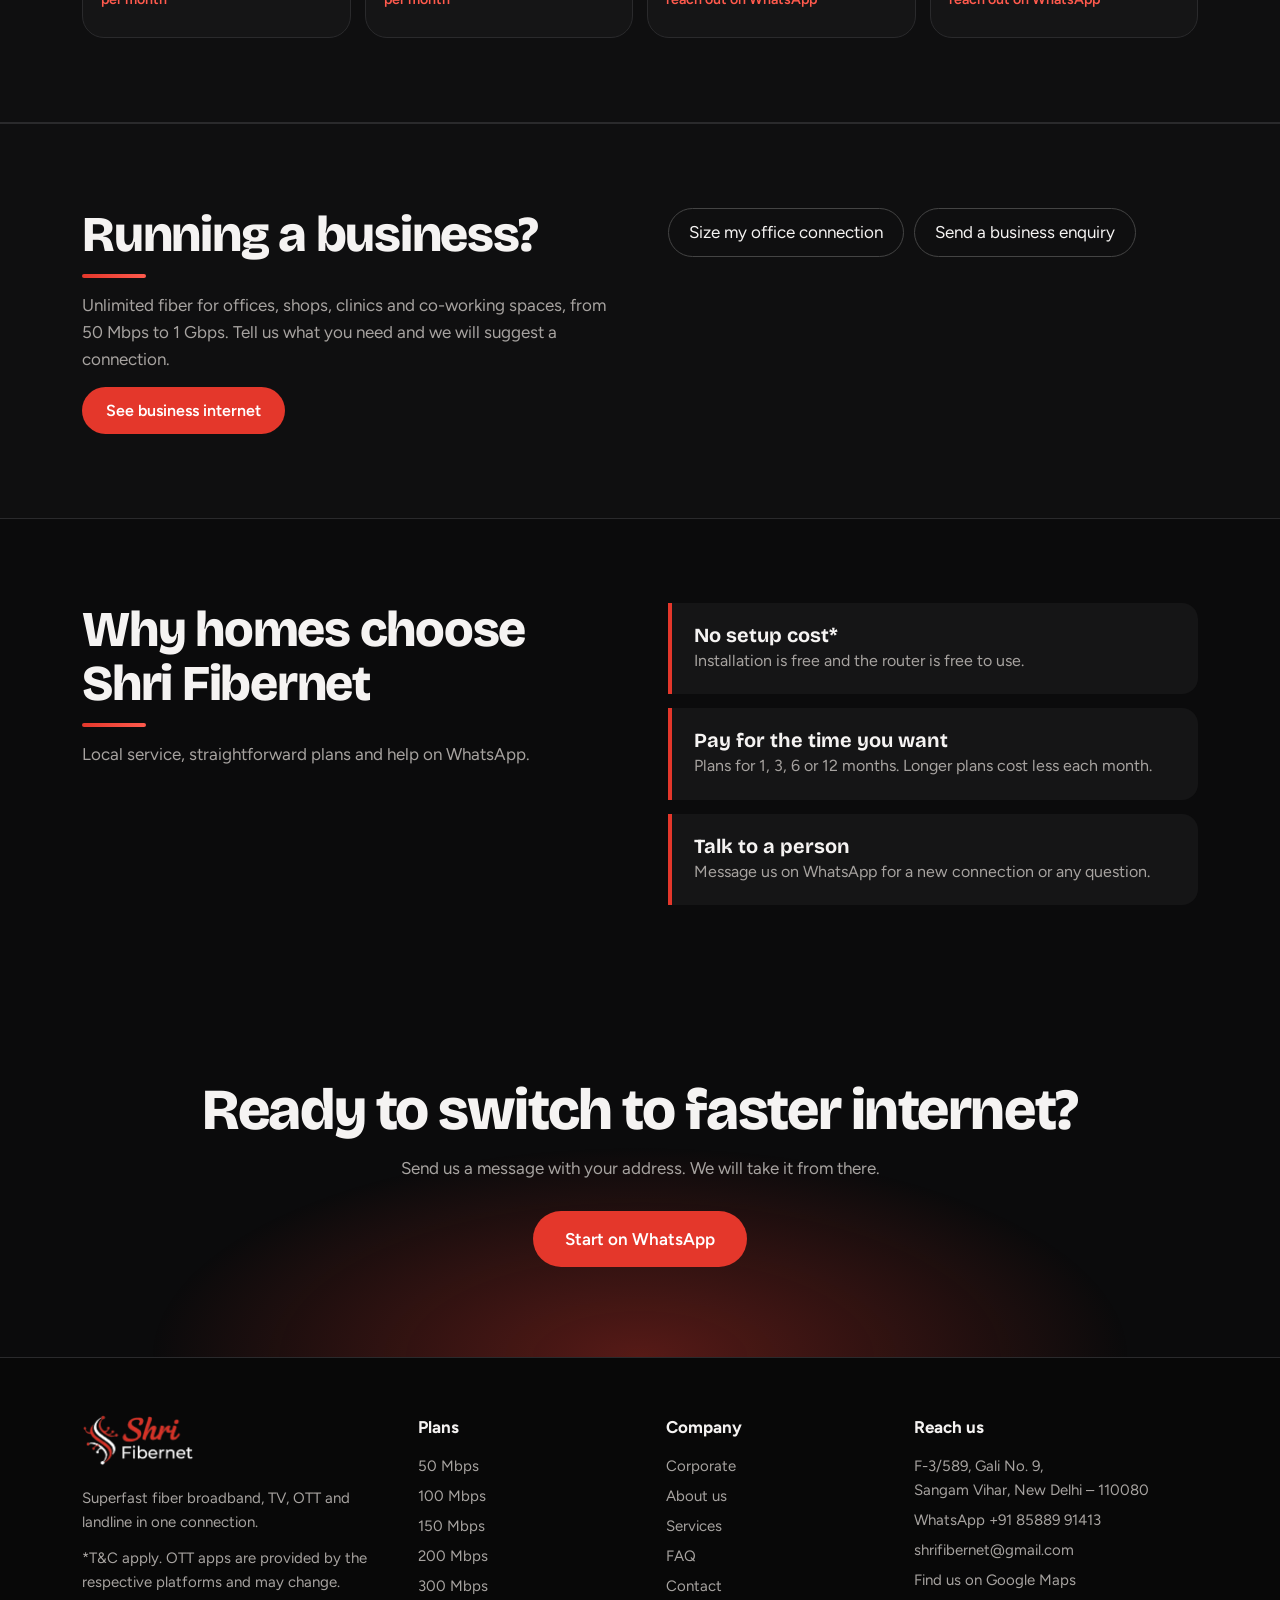
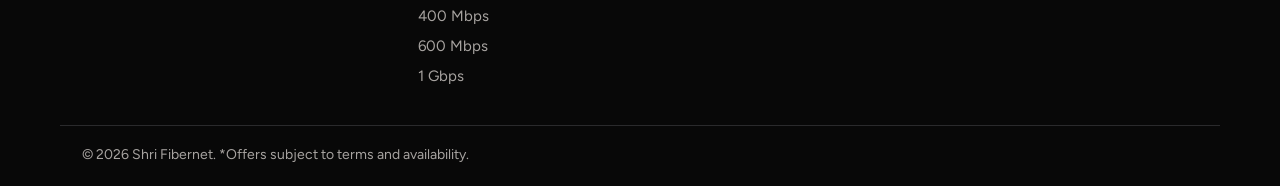
==== commit d86ebfdb: "Remove Internet 101 section; add T&C notes to OTT mentions Co-Authored-By: Claude Sonnet 5.5 <norepl" ====
--- a/index.html
+++ b/index.html
@@ -1,5 +1,5 @@
 <!DOCTYPE html><html lang="en"><head><meta charset="utf-8"><meta name="viewport" content="width=device-width, initial-scale=1">
-<title>Shri Fibernet – Superfast Unlimited Fiber Broadband in Sangam Vihar, New Delhi</title><meta name="description" content="Superfast unlimited fiber broadband from 50 Mbps to 1 Gbps in Sangam Vihar, New Delhi, with free installation, router, 20 OTT apps, 350 IPTV channels and a free landline."><link rel="icon" href="logo.png">
+<title>Shri Fibernet – Superfast Unlimited Fiber Broadband in Sangam Vihar, New Delhi</title><meta name="description" content="Superfast unlimited fiber broadband from 50 Mbps to 1 Gbps in Sangam Vihar, New Delhi, with free installation, router, 20 OTT apps*, 350 IPTV channels and a free landline."><link rel="icon" href="logo.png">
 <link rel="preconnect" href="https://fonts.googleapis.com"><link rel="preconnect" href="https://fonts.gstatic.com" crossorigin>
 <link href="https://fonts.googleapis.com/css2?family=Bricolage+Grotesque:opsz,wght@12..96,500;12..96,700;12..96,800&family=Figtree:wght@400;500;600&display=swap" rel="stylesheet">
 <link rel="stylesheet" href="style.css"><script>document.documentElement.className="js"</script></head><body><div id="prog"></div>
@@ -7,25 +7,25 @@
 <button class="menu" id="menuBtn" aria-label="Open menu" aria-expanded="false"><span></span></button>
 <nav id="menu"><a href="index.html" class=on>Home</a>
 <div class="dd"><a href="plans.html">Plans</a><div class="sub"><a href="plans.html">All plans</a><a href="plans/50-mbps.html">50 Mbps</a><a href="plans/100-mbps.html">100 Mbps</a><a href="plans/150-mbps.html">150 Mbps</a><a href="plans/200-mbps.html">200 Mbps</a><a href="plans/300-mbps.html">300 Mbps</a><a href="plans/400-mbps.html">400 Mbps</a><a href="plans/600-mbps.html">600 Mbps</a><a href="plans/1000-mbps.html">1 Gbps</a></div></div>
-<div class="dd"><a href="services.html">Services</a><div class="sub"><a href="services.html">All services</a><a href="services.html#internet">Fiber internet</a><a href="services.html#tv">IPTV and OTT</a><a href="services.html#landline">Landline</a><a href="services.html#learn">Internet 101</a></div></div>
+<div class="dd"><a href="services.html">Services</a><div class="sub"><a href="services.html">All services</a><a href="services.html#internet">Fiber internet</a><a href="services.html#tv">IPTV and OTT</a><a href="services.html#landline">Landline</a></div></div>
 <a href="corporate.html">Corporate</a><a href="about.html">About</a><div class="dd"><a href="contact.html">Contact</a><div class="sub"><a href="contact.html">Contact us</a><a href="contact.html#faq">FAQ</a><a href="contact.html#visit">Find us</a></div></div>
 <a class="btn btn-red" data-wa="Hi Shri Fibernet, I want a new broadband connection." href="#">Get connected</a></nav></div></header>
 <main><section class="hero"><svg class="bgfiber" viewBox="0 0 420 120" preserveAspectRatio="none" aria-hidden="true"><path class="strand" stroke="#2c2c2c" d="M0 70 C70 10,140 110,210 60 S350 20,420 62"/><path class="strand pulse" d="M0 70 C70 10,140 110,210 60 S350 20,420 62" pathLength="408"/><path class="strand pulse" d="M0 70 C70 10,140 110,210 60 S350 20,420 62" pathLength="408"/></svg>
 <div class="wrap hgrid"><div>
 
 <h1>One connection.<br>Your whole <span class="rotw"><span>internet.</span><span>IPTV.</span><span>streaming.</span><span>landline.</span></span></h1>
-<p class="lead">Superfast unlimited broadband from 50 Mbps to 1 Gbps, with free installation*, a free dual band router, 20 OTT apps, 350 IPTV channels and a landline. Plans start at Rs 449 a month.</p>
+<p class="lead">Superfast unlimited broadband from 50 Mbps to 1 Gbps, with free installation*, a free dual band router, 20 OTT apps*, 350 IPTV channels and a landline. Plans start at Rs 449 a month.</p>
 <div class="cta-row"><a class="btn btn-red big" data-wa="Hi Shri Fibernet, I want a new broadband connection." href="#">Get connected on WhatsApp</a><a class="btn btn-ghost big" href="plans.html">View plans</a></div></div>
 <div class="gauge" aria-hidden="true"><svg viewBox="0 0 200 200"><circle cx="100" cy="100" r="86" class="gt"/><circle cx="100" cy="100" r="86" class="gf" id="gf"/></svg>
 <div class="gnum"><b id="gn">1</b><span id="gu">Gbps</span><small>unlimited</small></div>
-<ul class="gchips"><li>350+ IPTV channels</li><li>20 OTT apps</li><li>Free landline*</li><li>Free router*</li></ul></div></div></section>
+<ul class="gchips"><li>350+ IPTV channels</li><li>20 OTT apps*</li><li>Free landline*</li><li>Free router*</li></ul></div></div></section>
 
 <section class="stats"><div class="wrap"><div><b data-n="8">0</b><span>unlimited plans</span></div><div><b data-n="1" data-s=" Gbps">0</b><span>top speed</span></div><div><b data-n="350" data-s="+">0</b><span>IPTV channels</span></div><div><b data-n="20">0</b><span>OTT apps included</span></div><div><b data-n="0" data-p="Rs ">0</b><span>installation charges*</span></div></div></section>
 
-<section class="sec alt"><div class="wrap"><h2>20 OTT apps in every plan</h2><p class="sub2">Movies, shows and live sport on every screen at home.</p></div><div data-ott="marquee"></div></section>
+<section class="sec alt"><div class="wrap"><h2>20 OTT apps* in every plan</h2><p class="sub2">Movies, shows and live sport on every screen at home.</p></div><div data-ott="marquee"></div></section>
 
 <section class="sec"><div class="wrap"><h2>Everything in one plan</h2><p class="sub2">Every Shri Fibernet plan comes with the full bundle. Only the speed changes.</p>
-<div class="bundle"><a href="services.html#internet"><i><svg viewBox="0 0 24 24"><path d="M13 2L4 14h7l-1 8 9-12h-7l1-8z"/></svg></i><b>Fiber internet</b><span>Unlimited data, 50 Mbps to 1 Gbps</span></a><a href="services.html#tv"><i><svg viewBox="0 0 24 24"><rect x="3" y="5" width="18" height="12" rx="2"/><path d="M9 21h6M12 17v4"/></svg></i><b>350 IPTV channels</b><span>Live TV over your internet</span></a><a href="services.html#tv"><i><svg viewBox="0 0 24 24"><circle cx="12" cy="12" r="9"/><path d="M10 8.500l6 3.500-6 3.500z"/></svg></i><b>20 OTT apps</b><span>Movies and shows on any screen</span></a><a href="services.html#landline"><i><svg viewBox="0 0 24 24"><path d="M5 4h4l2 5-2.500 1.500a11 11 0 005 5L15 13l5 2v4a2 2 0 01-2 2A16 16 0 013 6a2 2 0 012-2z"/></svg></i><b>Free landline</b><span>Calling included*</span></a></div></div></section>
+<div class="bundle"><a href="services.html#internet"><i><svg viewBox="0 0 24 24"><path d="M13 2L4 14h7l-1 8 9-12h-7l1-8z"/></svg></i><b>Fiber internet</b><span>Unlimited data, 50 Mbps to 1 Gbps</span></a><a href="services.html#tv"><i><svg viewBox="0 0 24 24"><rect x="3" y="5" width="18" height="12" rx="2"/><path d="M9 21h6M12 17v4"/></svg></i><b>350 IPTV channels</b><span>Live TV over your internet</span></a><a href="services.html#tv"><i><svg viewBox="0 0 24 24"><circle cx="12" cy="12" r="9"/><path d="M10 8.500l6 3.500-6 3.500z"/></svg></i><b>20 OTT apps*</b><span>Movies and shows on any screen</span></a><a href="services.html#landline"><i><svg viewBox="0 0 24 24"><path d="M5 4h4l2 5-2.500 1.500a11 11 0 005 5L15 13l5 2v4a2 2 0 01-2 2A16 16 0 013 6a2 2 0 012-2z"/></svg></i><b>Free landline</b><span>Calling included*</span></a></div></div></section>
 
 <section class="sec"><div class="wrap"><div class="sec-head"><div><h2>Feel the speed</h2><p class="sub2">Race a 2 GB movie download across our plans.</p></div><button class="btn btn-red" id="raceBtn" type="button">Start the race</button></div><div class="race" id="race"><div class="rrow" data-m="50"><b>50 Mbps</b><div class="rbar"><i></i></div><span></span></div><div class="rrow" data-m="100"><b>100 Mbps</b><div class="rbar"><i></i></div><span></span></div><div class="rrow" data-m="300"><b>300 Mbps</b><div class="rbar"><i></i></div><span></span></div><div class="rrow" data-m="600"><b>600 Mbps</b><div class="rbar"><i></i></div><span></span></div><div class="rrow" data-m="1000"><b>1 Gbps</b><div class="rbar"><i></i></div><span></span></div></div></div></section>
 
@@ -38,7 +38,7 @@
 <div class="vals"><div><b>No setup cost*</b><span>Installation is free and the router is free to use.</span></div><div><b>Pay for the time you want</b><span>Plans for 1, 3, 6 or 12 months. Longer plans cost less each month.</span></div><div><b>Talk to a person</b><span>Message us on WhatsApp for a new connection or any question.</span></div></div></div></section>
 
 <section class="cta"><div class="wrap"><h2>Ready to switch to faster internet?</h2><p>Send us a message with your address. We will take it from there.</p><a class="btn btn-red big" data-wa="Hi Shri Fibernet, I want a new broadband connection." href="#">Start on WhatsApp</a></div></section></main>
-<footer><div class="wrap fgrid"><div><img class="flogo" src="logo.png" alt="Shri Fibernet"><p>Superfast fiber broadband, TV, OTT and landline in one connection.</p></div>
+<footer><div class="wrap fgrid"><div><img class="flogo" src="logo.png" alt="Shri Fibernet"><p>Superfast fiber broadband, TV, OTT and landline in one connection.</p><p class="tnc">*T&amp;C apply. OTT apps are provided by the respective platforms and may change.</p></div>
 <div><b>Plans</b><a href="plans/50-mbps.html">50 Mbps</a><a href="plans/100-mbps.html">100 Mbps</a><a href="plans/150-mbps.html">150 Mbps</a><a href="plans/200-mbps.html">200 Mbps</a><a href="plans/300-mbps.html">300 Mbps</a><a href="plans/400-mbps.html">400 Mbps</a><a href="plans/600-mbps.html">600 Mbps</a><a href="plans/1000-mbps.html">1 Gbps</a></div><div><b>Company</b><a href="corporate.html">Corporate</a><a href="about.html">About us</a><a href="services.html">Services</a><a href="contact.html#faq">FAQ</a><a href="contact.html">Contact</a></div>
 <div><b>Reach us</b><span>F-3/589, Gali No. 9,<br>Sangam Vihar, New Delhi – 110080</span><a href="https://wa.me/918588991413" target="_blank" rel="noopener">WhatsApp +91 85889 91413</a><a href="mailto:shrifibernet@gmail.com">shrifibernet@gmail.com</a><a href="https://share.google/VTv1UyxTGNB16fs5G" target="_blank" rel="noopener">Find us on Google Maps</a></div></div>
 <div class="wrap copy">© <span id="yr"></span> Shri Fibernet. *Offers subject to terms and availability.</div></footer>
--- a/style.css
+++ b/style.css
@@ -286,3 +286,5 @@
 .logo img{height:46px}.flogo{height:52px}
 .price.quote{font:800 24px/1.15 var(--head);letter-spacing:-.02em;padding:6px 0 4px}
 .tbl td[colspan]{color:var(--mute)}
+
+.tnc{font-size:12.5px;color:var(--mute);margin-top:14px}
